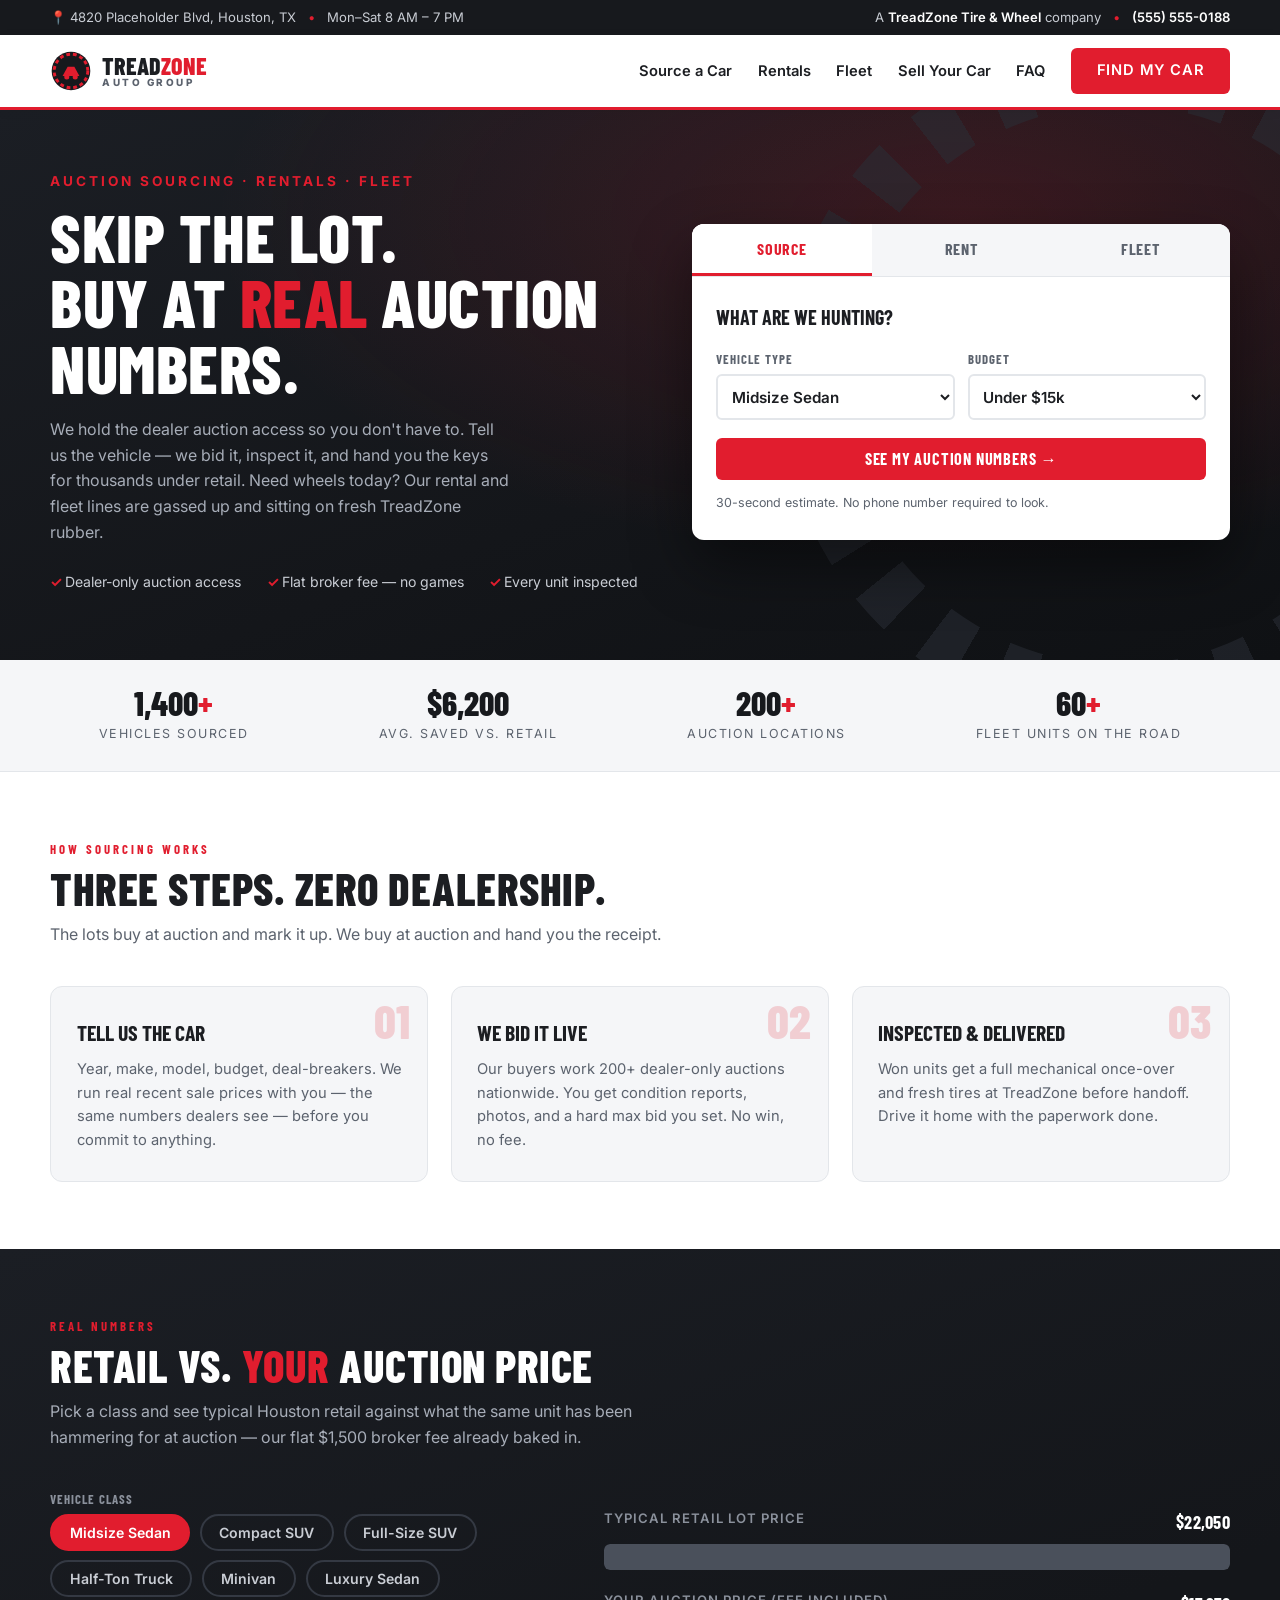
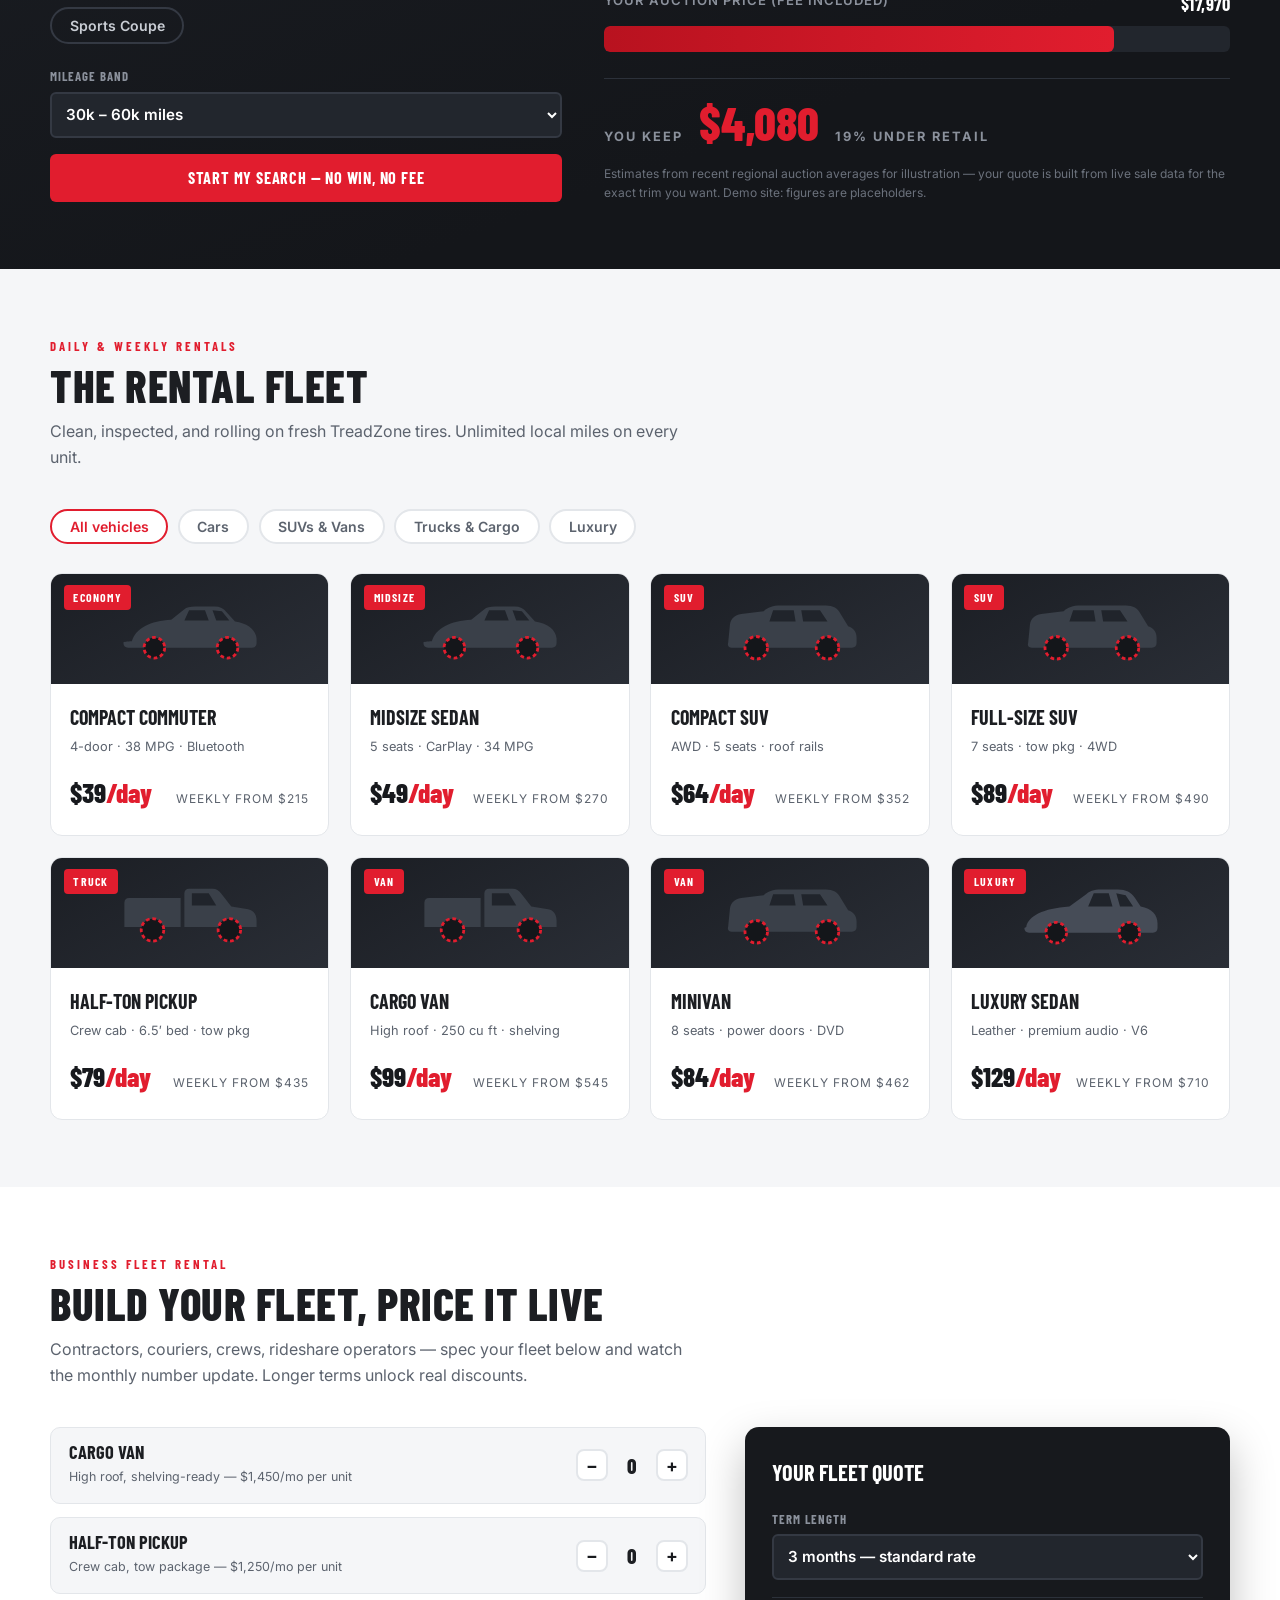
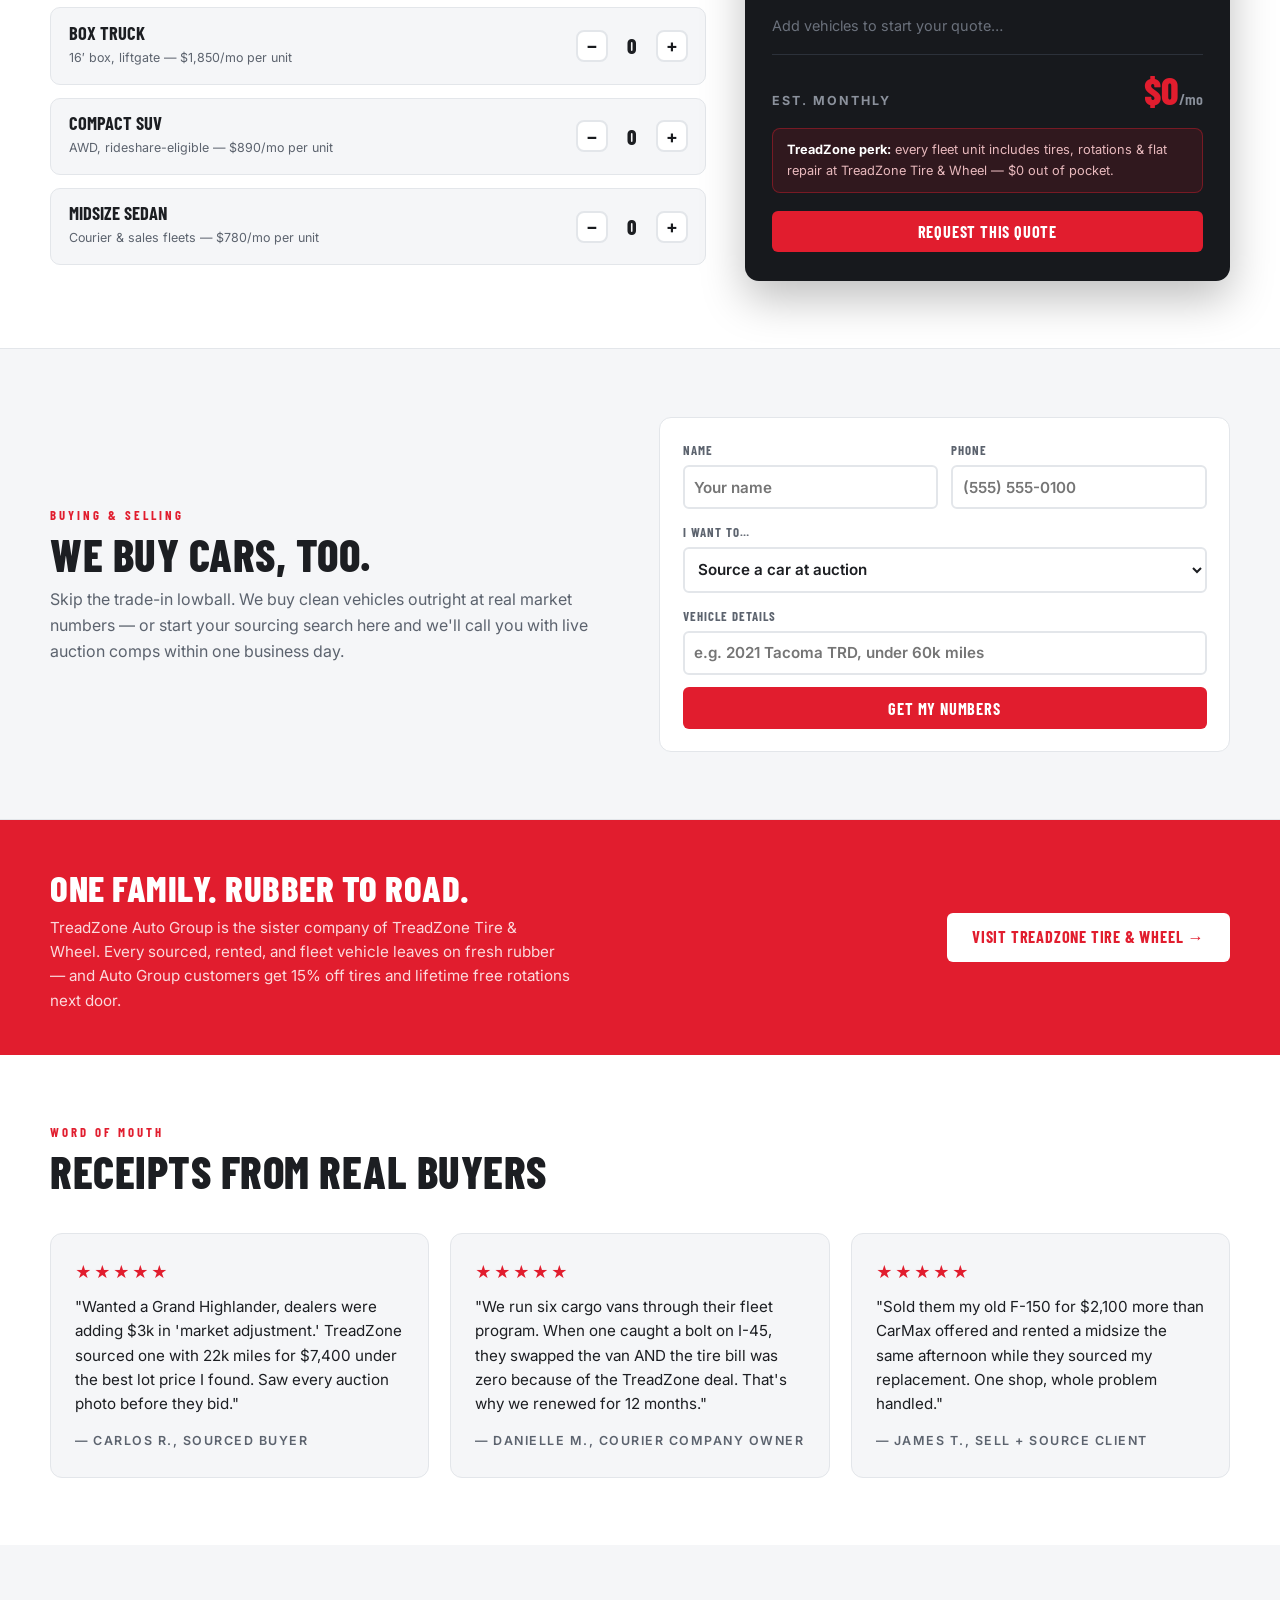
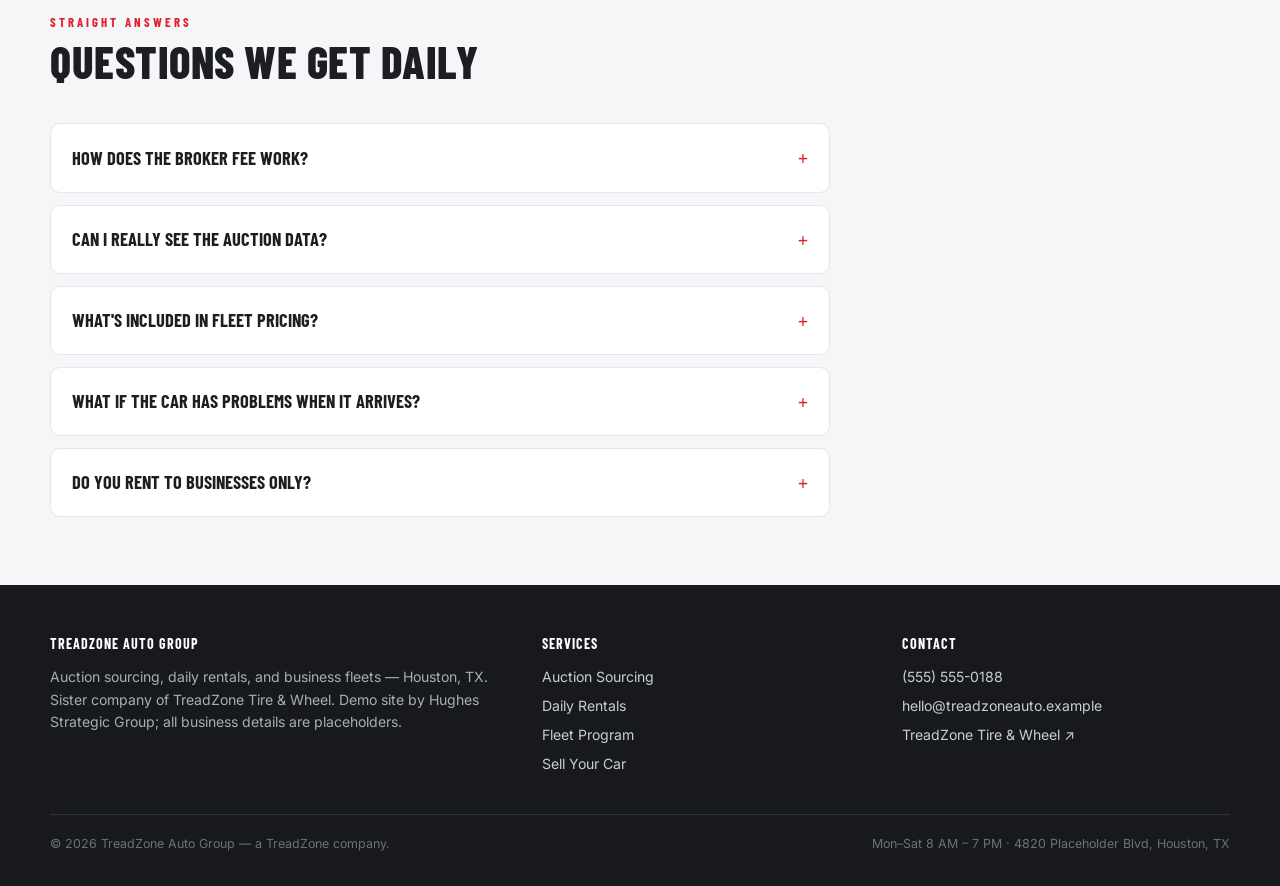
==== index.html @ f3c15c69 "TreadZone Auto Group concept site: auction sourcing estimator, rental fleet browser, live fleet quot" ====
<!DOCTYPE html>
<html lang="en">
<head>
<meta charset="UTF-8">
<meta name="viewport" content="width=device-width, initial-scale=1.0">
<title>TreadZone Auto Group — Auction Sourcing, Rentals & Fleet | Houston, TX</title>
<meta name="description" content="Skip the dealership. TreadZone Auto Group sources vehicles at dealer-only auctions, rents daily drivers, and builds business fleets. A TreadZone Tire & Wheel company.">
<link rel="preconnect" href="https://fonts.googleapis.com">
<link rel="preconnect" href="https://fonts.gstatic.com" crossorigin>
<link href="https://fonts.googleapis.com/css2?family=Barlow+Condensed:wght@600;700;800&family=Inter:wght@400;500;600;700&display=swap" rel="stylesheet">
<link rel="icon" href="data:image/svg+xml,<svg xmlns='http://www.w3.org/2000/svg' viewBox='0 0 100 100'><circle cx='50' cy='50' r='46' fill='%2317191D'/><circle cx='50' cy='50' r='40' fill='none' stroke='%23E11D2E' stroke-width='7' stroke-dasharray='9 7'/><path d='M30 62 L42 40 L58 40 L70 62 Z M36 62 a6 6 0 1 0 12 0 M52 62 a6 6 0 1 0 12 0' fill='%23E11D2E'/></svg>">
<style>
  :root {
    --red: #E11D2E;
    --red-dark: #B8121F;
    --dark: #17191D;
    --steel: #23262C;
    --line: #E3E6EA;
    --text: #1C1E22;
    --muted: #5C636E;
    --bg: #F5F6F8;
    --white: #fff;
  }
  * { margin: 0; padding: 0; box-sizing: border-box; }
  html { scroll-behavior: smooth; }
  body { font-family: 'Inter', sans-serif; color: var(--text); background: var(--white); line-height: 1.6; }
  h1, h2, h3, .btn, .tab, label { font-family: 'Barlow Condensed', sans-serif; }
  h1, h2 { text-transform: uppercase; letter-spacing: .5px; }
  .wrap { width: min(1180px, 93%); margin: 0 auto; }
  img, svg { max-width: 100%; }

  /* ---------- UTILITY BAR ---------- */
  .util { background: var(--dark); color: #C9CDD4; font-size: .82rem; }
  .util-inner { display: flex; justify-content: space-between; gap: 1rem; padding: .45rem 0; flex-wrap: wrap; }
  .util a { color: #fff; text-decoration: none; font-weight: 600; }
  .util .dot { color: var(--red); margin: 0 .5rem; }

  /* ---------- NAV ---------- */
  nav.top { background: var(--white); border-bottom: 3px solid var(--red); position: sticky; top: 0; z-index: 60; box-shadow: 0 2px 10px rgba(0,0,0,.06); }
  .nav-inner { display: flex; align-items: center; justify-content: space-between; padding: .8rem 0; gap: 1rem; }
  .brand { display: flex; align-items: center; gap: .65rem; text-decoration: none; color: var(--text); }
  .brand svg { width: 42px; height: 42px; }
  .brand b { font-family: 'Barlow Condensed', sans-serif; font-size: 1.5rem; font-weight: 800; text-transform: uppercase; line-height: 1; }
  .brand b span { color: var(--red); }
  .brand small { display: block; font-size: .62rem; letter-spacing: 2.5px; color: var(--muted); text-transform: uppercase; font-family: 'Inter', sans-serif; }
  .nav-links { display: flex; gap: 1.6rem; list-style: none; align-items: center; }
  .nav-links a { text-decoration: none; color: var(--text); font-weight: 600; font-size: .92rem; font-family: 'Inter', sans-serif; }
  .nav-links a:hover { color: var(--red); }
  @media (max-width: 900px) { .nav-links li:not(:last-child) { display: none; } }
  .btn {
    display: inline-block; text-decoration: none; text-transform: uppercase; letter-spacing: .8px;
    font-weight: 700; font-size: 1.02rem; padding: .7rem 1.6rem; border-radius: 6px;
    border: 0; cursor: pointer; transition: background .15s ease, transform .15s ease;
  }
  .btn.red { background: var(--red); color: #fff; }
  .btn.red:hover { background: var(--red-dark); transform: translateY(-1px); }
  .btn.outline { border: 2px solid var(--dark); color: var(--dark); background: transparent; }
  .btn.outline:hover { border-color: var(--red); color: var(--red); }
  .btn.ghost-w { border: 2px solid rgba(255,255,255,.4); color: #fff; background: transparent; }
  .btn.ghost-w:hover { border-color: var(--red); color: #fff; }

  /* ---------- HERO ---------- */
  .hero {
    background:
      radial-gradient(ellipse at 75% 20%, rgba(225, 29, 46, .18), transparent 55%),
      linear-gradient(160deg, #1B1E24 0%, #14161A 60%, #0F1114 100%);
    color: #fff; padding: 3.8rem 0 4.2rem; position: relative; overflow: hidden;
  }
  .hero::before {
    content: ''; position: absolute; right: -180px; top: 50%; transform: translateY(-50%);
    width: 560px; height: 560px; border-radius: 50%;
    border: 60px solid transparent;
    background: repeating-conic-gradient(#2A2E36 0deg 7deg, transparent 7deg 14deg) border-box;
    -webkit-mask: linear-gradient(#fff 0 0) padding-box, linear-gradient(#fff 0 0);
    -webkit-mask-composite: xor; mask-composite: exclude;
    opacity: .55; pointer-events: none;
  }
  .hero-grid { display: grid; grid-template-columns: 1.05fr .95fr; gap: 3rem; align-items: center; position: relative; }
  @media (max-width: 900px) { .hero-grid { grid-template-columns: 1fr; } }
  .hero .kicker { color: var(--red); font-weight: 700; letter-spacing: 3px; text-transform: uppercase; font-size: .85rem; }
  .hero h1 { font-size: clamp(2.5rem, 5.5vw, 4.2rem); font-weight: 800; line-height: .98; margin: .7rem 0 1rem; }
  .hero h1 em { font-style: normal; color: var(--red); }
  .hero p { color: #A7ADB8; max-width: 46ch; }
  .hero-perks { display: flex; gap: 1.6rem; margin-top: 1.6rem; flex-wrap: wrap; font-size: .88rem; color: #C9CDD4; }
  .hero-perks span::before { content: '✓ '; color: var(--red); font-weight: 700; }

  /* hero card */
  .finder { background: #fff; color: var(--text); border-radius: 12px; overflow: hidden; box-shadow: 0 25px 60px rgba(0,0,0,.45); }
  .tabs { display: flex; background: var(--bg); border-bottom: 1px solid var(--line); }
  .tab {
    flex: 1; padding: .95rem .5rem; text-align: center; font-weight: 700; text-transform: uppercase;
    letter-spacing: .8px; font-size: 1rem; color: var(--muted); cursor: pointer; border: 0; background: transparent;
    border-bottom: 3px solid transparent;
  }
  .tab.active { color: var(--red); border-bottom-color: var(--red); background: #fff; }
  .panel { display: none; padding: 1.5rem 1.5rem 1.7rem; }
  .panel.active { display: block; }
  .panel h3 { font-size: 1.25rem; text-transform: uppercase; margin-bottom: 1rem; }
  .selects { display: grid; grid-template-columns: repeat(2, 1fr); gap: .8rem; margin-bottom: 1.1rem; }
  label { display: block; font-weight: 700; text-transform: uppercase; font-size: .8rem; letter-spacing: 1px; color: var(--muted); margin-bottom: .3rem; }
  select, input[type=text], input[type=tel] {
    width: 100%; padding: .65rem .6rem; border: 2px solid var(--line); border-radius: 6px;
    font-family: 'Inter', sans-serif; font-size: .95rem; font-weight: 600; color: var(--text); background: #fff;
  }
  select:focus, input:focus { outline: none; border-color: var(--red); }
  .finder .btn { width: 100%; }
  .finder .hint { font-size: .78rem; color: var(--muted); margin-top: .8rem; }

  /* ---------- STATS STRIP ---------- */
  .stats { background: var(--bg); border-bottom: 1px solid var(--line); padding: 1.6rem 0; }
  .stat-row { display: flex; gap: 2rem; justify-content: space-around; flex-wrap: wrap; text-align: center; }
  .stat b { font-family: 'Barlow Condensed', sans-serif; font-size: 2.1rem; font-weight: 800; color: var(--dark); display: block; line-height: 1; }
  .stat b i { font-style: normal; color: var(--red); }
  .stat span { font-size: .78rem; text-transform: uppercase; letter-spacing: 1.5px; color: var(--muted); }

  /* ---------- SECTIONS ---------- */
  section { padding: 4.2rem 0; }
  .sec-head { max-width: 640px; margin-bottom: 2.4rem; }
  .sec-head .kicker { color: var(--red); font-weight: 700; letter-spacing: 3px; text-transform: uppercase; font-size: .8rem; font-family: 'Barlow Condensed', sans-serif; }
  h2 { font-size: clamp(1.9rem, 4vw, 2.8rem); font-weight: 800; line-height: 1.05; margin: .35rem 0 .6rem; }
  .sec-head p { color: var(--muted); }

  /* how it works */
  .steps { display: grid; grid-template-columns: repeat(3, 1fr); gap: 1.4rem; }
  @media (max-width: 820px) { .steps { grid-template-columns: 1fr; } }
  .step { background: var(--bg); border: 1px solid var(--line); border-radius: 12px; padding: 1.8rem 1.6rem; position: relative; }
  .step b.num {
    font-family: 'Barlow Condensed', sans-serif; font-size: 3rem; font-weight: 800; color: var(--red);
    opacity: .18; position: absolute; top: .6rem; right: 1.1rem; line-height: 1;
  }
  .step h3 { font-size: 1.35rem; text-transform: uppercase; margin-bottom: .5rem; }
  .step p { font-size: .92rem; color: var(--muted); }

  /* ---------- ESTIMATOR ---------- */
  #estimator { background: linear-gradient(160deg, #1B1E24 0%, #14161A 70%); color: #fff; }
  #estimator .sec-head p { color: #A7ADB8; }
  .est-grid { display: grid; grid-template-columns: .9fr 1.1fr; gap: 2.6rem; align-items: start; }
  @media (max-width: 880px) { .est-grid { grid-template-columns: 1fr; } }
  .est-chips { display: flex; flex-wrap: wrap; gap: .6rem; margin-bottom: 1.4rem; }
  .chip {
    border: 2px solid #343943; background: transparent; color: #C9CDD4; border-radius: 999px;
    padding: .5rem 1.1rem; font-weight: 600; font-size: .88rem; cursor: pointer; font-family: 'Inter', sans-serif;
    transition: all .15s;
  }
  .chip:hover { border-color: var(--red); }
  .chip.active { border-color: var(--red); background: var(--red); color: #fff; }
  .est-panel label { color: #8B919C; }
  .est-panel select { background: #22262D; border-color: #343943; color: #fff; margin-bottom: 1rem; }
  .bars { display: grid; gap: 1.3rem; margin: 1.2rem 0 1.6rem; }
  .bar-row .bar-label { display: flex; justify-content: space-between; font-size: .82rem; letter-spacing: 1px; text-transform: uppercase; color: #8B919C; margin-bottom: .4rem; font-weight: 600; }
  .bar-row .bar-label b { color: #fff; font-family: 'Barlow Condensed', sans-serif; font-size: 1.15rem; letter-spacing: .5px; }
  .bar-track { height: 26px; background: #22262D; border-radius: 6px; overflow: hidden; }
  .bar-fill { height: 100%; width: 0; border-radius: 6px; transition: width 1s cubic-bezier(.2,.7,.2,1); }
  .bar-fill.retail { background: #4A505B; }
  .bar-fill.ours { background: linear-gradient(90deg, var(--red-dark), var(--red)); }
  .save-line { display: flex; align-items: baseline; gap: 1rem; flex-wrap: wrap; border-top: 1px solid #2C313A; padding-top: 1.2rem; }
  .save-line .lbl { font-size: .8rem; letter-spacing: 2px; text-transform: uppercase; color: #8B919C; font-weight: 700; }
  .save-line b { font-family: 'Barlow Condensed', sans-serif; font-size: 3rem; font-weight: 800; color: var(--red); line-height: 1; }
  .est-fine { font-size: .75rem; color: #6B717C; margin-top: 1rem; }

  /* ---------- RENTAL FLEET ---------- */
  #rentals { background: var(--bg); }
  .filter-row { display: flex; flex-wrap: wrap; gap: .6rem; margin-bottom: 1.8rem; }
  .fchip {
    border: 2px solid var(--line); background: #fff; border-radius: 999px; padding: .45rem 1.1rem;
    font-weight: 600; font-size: .88rem; cursor: pointer; font-family: 'Inter', sans-serif; color: var(--muted);
  }
  .fchip.active { border-color: var(--red); color: var(--red); }
  .fleet-grid { display: grid; grid-template-columns: repeat(auto-fill, minmax(250px, 1fr)); gap: 1.3rem; }
  .car {
    background: #fff; border: 1px solid var(--line); border-radius: 12px; overflow: hidden;
    transition: transform .2s, box-shadow .2s;
  }
  .car:hover { transform: translateY(-4px); box-shadow: 0 14px 34px rgba(0,0,0,.1); }
  .car-top {
    height: 110px; display: grid; place-items: center; position: relative;
    background: linear-gradient(150deg, #1B1E24, #2A2E36);
  }
  .car-top svg { width: 150px; height: 66px; }
  .car-top .cls {
    position: absolute; top: .7rem; left: .8rem; background: var(--red); color: #fff;
    font-family: 'Barlow Condensed', sans-serif; font-weight: 700; text-transform: uppercase;
    font-size: .74rem; letter-spacing: 1.2px; padding: .18rem .6rem; border-radius: 4px;
  }
  .car-body { padding: 1.1rem 1.2rem 1.3rem; }
  .car-body h3 { font-size: 1.25rem; text-transform: uppercase; }
  .car-body .specs { font-size: .8rem; color: var(--muted); margin: .25rem 0 .8rem; }
  .car-body .rate { display: flex; align-items: baseline; justify-content: space-between; }
  .car-body .rate b { font-family: 'Barlow Condensed', sans-serif; font-size: 1.7rem; font-weight: 800; color: var(--dark); }
  .car-body .rate b i { font-style: normal; color: var(--red); }
  .car-body .rate span { font-size: .75rem; color: var(--muted); text-transform: uppercase; letter-spacing: 1px; }

  /* ---------- FLEET BUILDER ---------- */
  .fb-grid { display: grid; grid-template-columns: 1.15fr .85fr; gap: 2.4rem; align-items: start; }
  @media (max-width: 880px) { .fb-grid { grid-template-columns: 1fr; } }
  .fb-rows { display: grid; gap: .8rem; }
  .fb-row {
    display: flex; align-items: center; justify-content: space-between; gap: 1rem;
    background: var(--bg); border: 1px solid var(--line); border-radius: 10px; padding: .9rem 1.1rem;
  }
  .fb-row .info b { font-family: 'Barlow Condensed', sans-serif; font-size: 1.15rem; text-transform: uppercase; display: block; line-height: 1.15; }
  .fb-row .info span { font-size: .78rem; color: var(--muted); }
  .stepper { display: flex; align-items: center; gap: .7rem; }
  .stepper button {
    width: 32px; height: 32px; border-radius: 8px; border: 2px solid var(--line); background: #fff;
    font-size: 1.1rem; font-weight: 700; cursor: pointer; color: var(--dark); line-height: 1;
    font-family: 'Inter', sans-serif;
  }
  .stepper button:hover { border-color: var(--red); color: var(--red); }
  .stepper .qty { font-family: 'Barlow Condensed', sans-serif; font-weight: 800; font-size: 1.3rem; min-width: 1.6rem; text-align: center; }
  .fb-summary {
    background: var(--dark); color: #fff; border-radius: 14px; padding: 1.8rem 1.7rem;
    position: sticky; top: 90px; box-shadow: 0 18px 44px rgba(0,0,0,.25);
  }
  .fb-summary h3 { font-size: 1.4rem; text-transform: uppercase; margin-bottom: 1.1rem; }
  .fb-summary label { color: #8B919C; }
  .fb-summary select { background: #22262D; border-color: #343943; color: #fff; margin-bottom: 1.1rem; }
  .fb-lines { display: grid; gap: .45rem; font-size: .9rem; color: #C9CDD4; border-top: 1px solid #2C313A; padding-top: 1rem; min-height: 2.2rem; }
  .fb-lines div { display: flex; justify-content: space-between; }
  .fb-lines .disc { color: #7ED09A; }
  .fb-total { display: flex; justify-content: space-between; align-items: baseline; border-top: 1px solid #2C313A; margin-top: 1rem; padding-top: 1rem; }
  .fb-total span { font-size: .78rem; letter-spacing: 2px; text-transform: uppercase; color: #8B919C; font-weight: 700; }
  .fb-total b { font-family: 'Barlow Condensed', sans-serif; font-size: 2.4rem; font-weight: 800; color: var(--red); line-height: 1; }
  .fb-total b small { font-size: 1rem; color: #8B919C; font-weight: 600; }
  .fb-perk { background: rgba(225,29,46,.12); border: 1px solid rgba(225,29,46,.4); border-radius: 8px; font-size: .8rem; color: #E8B9BD; padding: .7rem .9rem; margin-top: 1.1rem; }
  .fb-perk b { color: #fff; }
  .fb-summary .btn { width: 100%; margin-top: 1.1rem; }

  /* ---------- SELL STRIP ---------- */
  .sell { background: var(--bg); border-top: 1px solid var(--line); border-bottom: 1px solid var(--line); }
  .sell-grid { display: grid; grid-template-columns: 1fr 1fr; gap: 2.4rem; align-items: center; }
  @media (max-width: 820px) { .sell-grid { grid-template-columns: 1fr; } }
  .sell form { display: grid; grid-template-columns: 1fr 1fr; gap: .8rem; background: #fff; border: 1px solid var(--line); border-radius: 12px; padding: 1.4rem; }
  .sell form .full { grid-column: 1 / -1; }

  /* ---------- TIE-IN BANNER ---------- */
  .tiein { background: var(--red); color: #fff; padding: 2.6rem 0; }
  .tiein-grid { display: flex; align-items: center; justify-content: space-between; gap: 2rem; flex-wrap: wrap; }
  .tiein h2 { font-size: clamp(1.6rem, 3.4vw, 2.3rem); }
  .tiein p { color: #FBD9DC; max-width: 52ch; font-size: .95rem; }
  .tiein .btn { background: #fff; color: var(--red); }
  .tiein .btn:hover { background: var(--dark); color: #fff; }

  /* ---------- TESTIMONIALS ---------- */
  .quotes { display: grid; grid-template-columns: repeat(auto-fit, minmax(280px, 1fr)); gap: 1.3rem; }
  .quote { background: var(--bg); border: 1px solid var(--line); border-radius: 12px; padding: 1.6rem 1.5rem; }
  .quote .stars { color: var(--red); letter-spacing: 2px; margin-bottom: .6rem; }
  .quote p { font-size: .95rem; }
  .quote .who { margin-top: .9rem; font-size: .78rem; text-transform: uppercase; letter-spacing: 1.5px; color: var(--muted); font-weight: 600; }

  /* ---------- FAQ ---------- */
  #faq { background: var(--bg); }
  .faq-list { max-width: 780px; display: grid; gap: .7rem; }
  details { background: #fff; border: 1px solid var(--line); border-radius: 10px; padding: 1rem 1.3rem; }
  details[open] { border-color: var(--red); }
  summary { font-family: 'Barlow Condensed', sans-serif; font-weight: 700; font-size: 1.15rem; text-transform: uppercase; cursor: pointer; list-style: none; display: flex; justify-content: space-between; align-items: center; }
  summary::after { content: '+'; color: var(--red); font-size: 1.4rem; font-weight: 400; }
  details[open] summary::after { content: '–'; }
  details p { color: var(--muted); font-size: .92rem; padding-top: .6rem; }

  /* ---------- FOOTER ---------- */
  footer { background: var(--dark); color: #A7ADB8; padding: 3rem 0 2rem; font-size: .88rem; }
  .foot-grid { display: grid; grid-template-columns: 1.4fr 1fr 1fr; gap: 2rem; margin-bottom: 2rem; }
  @media (max-width: 820px) { .foot-grid { grid-template-columns: 1fr; } }
  footer h4 { color: #fff; font-family: 'Barlow Condensed', sans-serif; text-transform: uppercase; letter-spacing: 1px; margin-bottom: .7rem; }
  footer a { color: #C9CDD4; text-decoration: none; display: block; margin-bottom: .4rem; }
  footer a:hover { color: var(--red); }
  .foot-fine { border-top: 1px solid #2C313A; padding-top: 1.2rem; font-size: .78rem; color: #6B717C; display: flex; justify-content: space-between; gap: 1rem; flex-wrap: wrap; }
</style>
</head>
<body>

<div class="util">
  <div class="wrap util-inner">
    <div>📍 4820 Placeholder Blvd, Houston, TX <span class="dot">•</span> Mon–Sat 8 AM – 7 PM</div>
    <div>A <a href="https://jhughes281.github.io/treadzone-tires/" target="_blank" rel="noopener">TreadZone Tire &amp; Wheel</a> company <span class="dot">•</span> <a href="tel:+15555550188">(555) 555-0188</a></div>
  </div>
</div>

<nav class="top">
  <div class="wrap nav-inner">
    <a class="brand" href="#top">
      <svg viewBox="0 0 100 100" aria-hidden="true"><circle cx="50" cy="50" r="46" fill="#17191D"/><circle cx="50" cy="50" r="40" fill="none" stroke="#E11D2E" stroke-width="7" stroke-dasharray="9 7"/><path d="M30 62 L42 40 L58 40 L70 62 Z" fill="#E11D2E"/><circle cx="40" cy="64" r="6" fill="#E11D2E"/><circle cx="60" cy="64" r="6" fill="#E11D2E"/></svg>
      <b>Tread<span>Zone</span><small>Auto Group</small></b>
    </a>
    <ul class="nav-links">
      <li><a href="#estimator">Source a Car</a></li>
      <li><a href="#rentals">Rentals</a></li>
      <li><a href="#fleet">Fleet</a></li>
      <li><a href="#sell">Sell Your Car</a></li>
      <li><a href="#faq">FAQ</a></li>
      <li><a class="btn red" href="#estimator">Find My Car</a></li>
    </ul>
  </div>
</nav>

<!-- ============ HERO ============ -->
<header class="hero" id="top">
  <div class="wrap hero-grid">
    <div>
      <div class="kicker">Auction Sourcing · Rentals · Fleet</div>
      <h1>Skip the lot.<br>Buy at <em>real</em> auction numbers.</h1>
      <p>We hold the dealer auction access so you don't have to. Tell us the vehicle — we bid it,
         inspect it, and hand you the keys for thousands under retail. Need wheels today?
         Our rental and fleet lines are gassed up and sitting on fresh TreadZone rubber.</p>
      <div class="hero-perks">
        <span>Dealer-only auction access</span>
        <span>Flat broker fee — no games</span>
        <span>Every unit inspected</span>
      </div>
    </div>

    <div class="finder" id="finder">
      <div class="tabs" role="tablist">
        <button class="tab active" data-tab="source">Source</button>
        <button class="tab" data-tab="rent">Rent</button>
        <button class="tab" data-tab="fleet">Fleet</button>
      </div>
      <div class="panel active" id="panel-source">
        <h3>What are we hunting?</h3>
        <div class="selects">
          <div><label>Vehicle type</label>
            <select id="srcType">
              <option>Midsize Sedan</option><option>Compact SUV</option><option>Full-Size SUV</option>
              <option>Half-Ton Truck</option><option>Minivan</option><option>Luxury Sedan</option><option>Sports Coupe</option>
            </select></div>
          <div><label>Budget</label>
            <select><option>Under $15k</option><option>$15k – $25k</option><option>$25k – $40k</option><option>$40k+</option></select></div>
        </div>
        <button class="btn red" id="srcGo">See My Auction Numbers →</button>
        <p class="hint">30-second estimate. No phone number required to look.</p>
      </div>
      <div class="panel" id="panel-rent">
        <h3>Need it this week?</h3>
        <div class="selects">
          <div><label>Class</label>
            <select><option>Any class</option><option>Economy</option><option>SUV</option><option>Truck / Van</option><option>Luxury</option></select></div>
          <div><label>Pickup</label>
            <select><option>Today</option><option>Tomorrow</option><option>This weekend</option></select></div>
        </div>
        <a class="btn red" href="#rentals">Browse the Fleet →</a>
        <p class="hint">Unlimited local miles. Free swap if a unit goes down.</p>
      </div>
      <div class="panel" id="panel-fleet">
        <h3>Build a business fleet</h3>
        <div class="selects">
          <div><label>Fleet size</label>
            <select><option>2 – 5 vehicles</option><option>6 – 15 vehicles</option><option>16+ vehicles</option></select></div>
          <div><label>Term</label>
            <select><option>3 months</option><option>6 months</option><option>12 months</option></select></div>
        </div>
        <a class="btn red" href="#fleet">Price My Fleet →</a>
        <p class="hint">Includes TreadZone tire care on every unit.</p>
      </div>
    </div>
  </div>
</header>

<!-- ============ STATS ============ -->
<div class="stats">
  <div class="wrap stat-row">
    <div class="stat"><b>1,400<i>+</i></b><span>Vehicles sourced</span></div>
    <div class="stat"><b>$6,200</b><span>Avg. saved vs. retail</span></div>
    <div class="stat"><b>200<i>+</i></b><span>Auction locations</span></div>
    <div class="stat"><b>60<i>+</i></b><span>Fleet units on the road</span></div>
  </div>
</div>

<!-- ============ HOW IT WORKS ============ -->
<section id="how">
  <div class="wrap">
    <div class="sec-head">
      <div class="kicker">How Sourcing Works</div>
      <h2>Three steps. Zero dealership.</h2>
      <p>The lots buy at auction and mark it up. We buy at auction and hand you the receipt.</p>
    </div>
    <div class="steps">
      <div class="step"><b class="num">01</b><h3>Tell us the car</h3>
        <p>Year, make, model, budget, deal-breakers. We run real recent sale prices with you — the same numbers dealers see — before you commit to anything.</p></div>
      <div class="step"><b class="num">02</b><h3>We bid it live</h3>
        <p>Our buyers work 200+ dealer-only auctions nationwide. You get condition reports, photos, and a hard max bid you set. No win, no fee.</p></div>
      <div class="step"><b class="num">03</b><h3>Inspected &amp; delivered</h3>
        <p>Won units get a full mechanical once-over and fresh tires at TreadZone before handoff. Drive it home with the paperwork done.</p></div>
    </div>
  </div>
</section>

<!-- ============ ESTIMATOR ============ -->
<section id="estimator">
  <div class="wrap">
    <div class="sec-head">
      <div class="kicker">Real Numbers</div>
      <h2>Retail vs. <em style="font-style:normal;color:var(--red)">your</em> auction price</h2>
      <p>Pick a class and see typical Houston retail against what the same unit has been hammering for at auction — our flat $1,500 broker fee already baked in.</p>
    </div>
    <div class="est-grid">
      <div class="est-panel">
        <label>Vehicle class</label>
        <div class="est-chips" id="estChips"></div>
        <label for="estMiles">Mileage band</label>
        <select id="estMiles">
          <option value="1">Under 30k miles</option>
          <option value="0.9" selected>30k – 60k miles</option>
          <option value="0.78">60k – 90k miles</option>
          <option value="0.66">90k+ miles</option>
        </select>
        <a class="btn red" href="#sell" style="width:100%; text-align:center;">Start My Search — No Win, No Fee</a>
      </div>
      <div>
        <div class="bars">
          <div class="bar-row">
            <div class="bar-label"><span>Typical retail lot price</span><b id="retailNum">$0</b></div>
            <div class="bar-track"><div class="bar-fill retail" id="retailBar"></div></div>
          </div>
          <div class="bar-row">
            <div class="bar-label"><span>Your auction price (fee included)</span><b id="oursNum">$0</b></div>
            <div class="bar-track"><div class="bar-fill ours" id="oursBar"></div></div>
          </div>
        </div>
        <div class="save-line">
          <span class="lbl">You keep</span>
          <b id="saveNum">$0</b>
          <span class="lbl" id="savePct"></span>
        </div>
        <p class="est-fine">Estimates from recent regional auction averages for illustration — your quote is built from live sale data for the exact trim you want. Demo site: figures are placeholders.</p>
      </div>
    </div>
  </div>
</section>

<!-- ============ RENTALS ============ -->
<section id="rentals">
  <div class="wrap">
    <div class="sec-head">
      <div class="kicker">Daily &amp; Weekly Rentals</div>
      <h2>The rental fleet</h2>
      <p>Clean, inspected, and rolling on fresh TreadZone tires. Unlimited local miles on every unit.</p>
    </div>
    <div class="filter-row" id="fleetFilters"></div>
    <div class="fleet-grid" id="fleetGrid"></div>
  </div>
</section>

<!-- ============ FLEET BUILDER ============ -->
<section id="fleet">
  <div class="wrap">
    <div class="sec-head">
      <div class="kicker">Business Fleet Rental</div>
      <h2>Build your fleet, price it live</h2>
      <p>Contractors, couriers, crews, rideshare operators — spec your fleet below and watch the monthly number update. Longer terms unlock real discounts.</p>
    </div>
    <div class="fb-grid">
      <div class="fb-rows" id="fbRows"></div>
      <aside class="fb-summary">
        <h3>Your fleet quote</h3>
        <label for="fbTerm">Term length</label>
        <select id="fbTerm">
          <option value="0">3 months — standard rate</option>
          <option value="0.05">6 months — save 5%</option>
          <option value="0.12">12 months — save 12%</option>
        </select>
        <div class="fb-lines" id="fbLines"><div style="color:#6B717C">Add vehicles to start your quote…</div></div>
        <div class="fb-total"><span>Est. monthly</span><b id="fbTotal">$0<small>/mo</small></b></div>
        <div class="fb-perk"><b>TreadZone perk:</b> every fleet unit includes tires, rotations &amp; flat repair at TreadZone Tire &amp; Wheel — $0 out of pocket.</div>
        <button class="btn red" id="fbSend">Request This Quote</button>
        <p class="hint" id="fbConfirm" style="display:none; color:#7ED09A; margin-top:.8rem; font-family:'Inter',sans-serif; font-size:.85rem;"></p>
      </aside>
    </div>
  </div>
</section>

<!-- ============ SELL / SOURCE FORM ============ -->
<section class="sell" id="sell">
  <div class="wrap sell-grid">
    <div class="sec-head" style="margin-bottom:0">
      <div class="kicker">Buying &amp; Selling</div>
      <h2>We buy cars, too.</h2>
      <p>Skip the trade-in lowball. We buy clean vehicles outright at real market numbers — or start your sourcing search here and we'll call you with live auction comps within one business day.</p>
    </div>
    <form id="sellForm">
      <div><label>Name</label><input type="text" placeholder="Your name" required></div>
      <div><label>Phone</label><input type="tel" placeholder="(555) 555-0100" required></div>
      <div class="full"><label>I want to…</label>
        <select id="sellIntent"><option>Source a car at auction</option><option>Sell my car</option><option>Both — sell mine, source the next one</option></select></div>
      <div class="full"><label>Vehicle details</label><input type="text" placeholder="e.g. 2021 Tacoma TRD, under 60k miles"></div>
      <div class="full"><button class="btn red" type="submit" style="width:100%">Get My Numbers</button></div>
      <p class="hint full" id="sellConfirm" style="display:none; color:#1F8A4C;"></p>
    </form>
  </div>
</section>

<!-- ============ TIE-IN ============ -->
<section class="tiein">
  <div class="wrap tiein-grid">
    <div>
      <h2>One family. Rubber to road.</h2>
      <p>TreadZone Auto Group is the sister company of TreadZone Tire &amp; Wheel. Every sourced, rented,
         and fleet vehicle leaves on fresh rubber — and Auto Group customers get 15% off tires and
         lifetime free rotations next door.</p>
    </div>
    <a class="btn" href="https://jhughes281.github.io/treadzone-tires/" target="_blank" rel="noopener">Visit TreadZone Tire &amp; Wheel →</a>
  </div>
</section>

<!-- ============ TESTIMONIALS ============ -->
<section>
  <div class="wrap">
    <div class="sec-head">
      <div class="kicker">Word of Mouth</div>
      <h2>Receipts from real buyers</h2>
    </div>
    <div class="quotes">
      <div class="quote"><div class="stars">★★★★★</div>
        <p>"Wanted a Grand Highlander, dealers were adding $3k in 'market adjustment.' TreadZone sourced one with 22k miles for $7,400 under the best lot price I found. Saw every auction photo before they bid."</p>
        <div class="who">— Carlos R., sourced buyer</div></div>
      <div class="quote"><div class="stars">★★★★★</div>
        <p>"We run six cargo vans through their fleet program. When one caught a bolt on I-45, they swapped the van AND the tire bill was zero because of the TreadZone deal. That's why we renewed for 12 months."</p>
        <div class="who">— Danielle M., courier company owner</div></div>
      <div class="quote"><div class="stars">★★★★★</div>
        <p>"Sold them my old F-150 for $2,100 more than CarMax offered and rented a midsize the same afternoon while they sourced my replacement. One shop, whole problem handled."</p>
        <div class="who">— James T., sell + source client</div></div>
    </div>
  </div>
</section>

<!-- ============ FAQ ============ -->
<section id="faq">
  <div class="wrap">
    <div class="sec-head">
      <div class="kicker">Straight Answers</div>
      <h2>Questions we get daily</h2>
    </div>
    <div class="faq-list">
      <details><summary>How does the broker fee work?</summary>
        <p>Flat $1,500 on sourced vehicles, only when we win your car within your max bid. No win, no fee. The estimator above already includes it — the number you see is the number you pay, plus tax, title, and transport at cost.</p></details>
      <details><summary>Can I really see the auction data?</summary>
        <p>Yes. Before we bid, we sit down with recent sale prices for the exact year, trim, and mileage band — the same data dealers use. You set the max bid; we never exceed it.</p></details>
      <details><summary>What's included in fleet pricing?</summary>
        <p>Insurance-ready inspected vehicles, maintenance, roadside swap, and full tire care (tires, rotations, flat repair) through TreadZone Tire &amp; Wheel. You fuel it and drive it.</p></details>
      <details><summary>What if the car has problems when it arrives?</summary>
        <p>Every unit passes a mechanical inspection and a fresh-tire fitting before handoff. If something material was missed in the condition report, we make it right or run the arbitration process with the auction house on your behalf.</p></details>
      <details><summary>Do you rent to businesses only?</summary>
        <p>No — the daily rental fleet is open to anyone 21+ with a license and card. The fleet program (multi-vehicle, multi-month) is where the business pricing kicks in.</p></details>
    </div>
  </div>
</section>

<footer>
  <div class="wrap">
    <div class="foot-grid">
      <div>
        <h4>TreadZone Auto Group</h4>
        <p>Auction sourcing, daily rentals, and business fleets — Houston, TX.
           Sister company of TreadZone Tire &amp; Wheel. Demo site by Hughes Strategic Group;
           all business details are placeholders.</p>
      </div>
      <div>
        <h4>Services</h4>
        <a href="#estimator">Auction Sourcing</a>
        <a href="#rentals">Daily Rentals</a>
        <a href="#fleet">Fleet Program</a>
        <a href="#sell">Sell Your Car</a>
      </div>
      <div>
        <h4>Contact</h4>
        <a href="tel:+15555550188">(555) 555-0188</a>
        <a href="mailto:hello@treadzoneauto.example">hello@treadzoneauto.example</a>
        <a href="https://jhughes281.github.io/treadzone-tires/" target="_blank" rel="noopener">TreadZone Tire &amp; Wheel ↗</a>
      </div>
    </div>
    <div class="foot-fine">
      <span>© 2026 TreadZone Auto Group — a TreadZone company.</span>
      <span>Mon–Sat 8 AM – 7 PM · 4820 Placeholder Blvd, Houston, TX</span>
    </div>
  </div>
</footer>

<script>
/* ============ hero tabs ============ */
document.querySelectorAll('.tab').forEach(t => {
  t.addEventListener('click', () => {
    document.querySelectorAll('.tab').forEach(x => x.classList.remove('active'));
    document.querySelectorAll('.panel').forEach(x => x.classList.remove('active'));
    t.classList.add('active');
    document.getElementById('panel-' + t.dataset.tab).classList.add('active');
  });
});

/* ============ estimator ============ */
const CLASSES = [
  { name: 'Midsize Sedan',  retail: 24500, auction: 18300 },
  { name: 'Compact SUV',    retail: 28400, auction: 21700 },
  { name: 'Full-Size SUV',  retail: 47800, auction: 38900 },
  { name: 'Half-Ton Truck', retail: 42300, auction: 33600 },
  { name: 'Minivan',        retail: 31900, auction: 25100 },
  { name: 'Luxury Sedan',   retail: 51200, auction: 40400 },
  { name: 'Sports Coupe',   retail: 44700, auction: 36200 },
];
const FEE = 1500;
const fmt = n => '$' + Math.round(n).toLocaleString('en-US');

const chipsEl = document.getElementById('estChips');
chipsEl.innerHTML = CLASSES.map((c, i) =>
  `<button class="chip${i === 0 ? ' active' : ''}" data-i="${i}">${c.name}</button>`).join('');

let estIdx = 0;
let raf = null;

function animateNum(el, to) {
  const from = parseInt(el.dataset.v || '0', 10);
  const t0 = performance.now();
  function tick(t) {
    const p = Math.min((t - t0) / 900, 1);
    const eased = 1 - Math.pow(1 - p, 3);
    el.textContent = fmt(from + (to - from) * eased);
    if (p < 1) requestAnimationFrame(tick);
    else el.dataset.v = to;
  }
  requestAnimationFrame(tick);
}

function runEstimate() {
  const mult = parseFloat(document.getElementById('estMiles').value);
  const c = CLASSES[estIdx];
  const retail = c.retail * mult;
  const ours = c.auction * mult + FEE;
  const save = retail - ours;
  document.getElementById('retailBar').style.width = '100%';
  document.getElementById('oursBar').style.width = (ours / retail * 100) + '%';
  animateNum(document.getElementById('retailNum'), retail);
  animateNum(document.getElementById('oursNum'), ours);
  animateNum(document.getElementById('saveNum'), save);
  document.getElementById('savePct').textContent = Math.round(save / retail * 100) + '% under retail';
}

chipsEl.querySelectorAll('.chip').forEach(ch => {
  ch.addEventListener('click', () => {
    chipsEl.querySelectorAll('.chip').forEach(x => x.classList.remove('active'));
    ch.classList.add('active');
    estIdx = +ch.dataset.i;
    runEstimate();
  });
});
document.getElementById('estMiles').addEventListener('change', runEstimate);

/* hero "source" button prefills estimator */
document.getElementById('srcGo').addEventListener('click', () => {
  const type = document.getElementById('srcType').value;
  const i = CLASSES.findIndex(c => c.name === type);
  if (i >= 0) {
    estIdx = i;
    chipsEl.querySelectorAll('.chip').forEach((x, j) => x.classList.toggle('active', j === i));
    runEstimate();
  }
  document.getElementById('estimator').scrollIntoView({ behavior: 'smooth' });
});

/* run estimator when scrolled into view the first time */
new IntersectionObserver((entries, obs) => {
  if (entries[0].isIntersecting) { runEstimate(); obs.disconnect(); }
}, { threshold: .35 }).observe(document.getElementById('estimator'));

/* ============ rental fleet ============ */
const FLEET = [
  { name: 'Compact Commuter', cls: 'Economy', cat: 'car',   day: 39,  specs: '4-door · 38 MPG · Bluetooth' },
  { name: 'Midsize Sedan',    cls: 'Midsize', cat: 'car',   day: 49,  specs: '5 seats · CarPlay · 34 MPG' },
  { name: 'Compact SUV',      cls: 'SUV',     cat: 'suv',   day: 64,  specs: 'AWD · 5 seats · roof rails' },
  { name: 'Full-Size SUV',    cls: 'SUV',     cat: 'suv',   day: 89,  specs: '7 seats · tow pkg · 4WD' },
  { name: 'Half-Ton Pickup',  cls: 'Truck',   cat: 'truck', day: 79,  specs: 'Crew cab · 6.5′ bed · tow pkg' },
  { name: 'Cargo Van',        cls: 'Van',     cat: 'truck', day: 99,  specs: 'High roof · 250 cu ft · shelving' },
  { name: 'Minivan',          cls: 'Van',     cat: 'suv',   day: 84,  specs: '8 seats · power doors · DVD' },
  { name: 'Luxury Sedan',     cls: 'Luxury',  cat: 'lux',   day: 129, specs: 'Leather · premium audio · V6' },
];
const CAR_SVG = {
  car:   '<svg viewBox="0 0 160 70" fill="none"><path d="M18 48 C22 34 38 26 60 25 L74 14 C76 12 80 11 86 11 L106 11 C112 11 116 13 119 17 L128 27 C142 29 150 36 151 45 L151 50 C151 53 149 55 146 55 L14 55 C11 55 9 53 9 50 L9 49 C9 49 13 48 18 48 Z" fill="#3A4049"/><path d="M79 15 L74 26 L100 26 L96 15 Z M104 15 L108 26 L122 26 L114 16 Z" fill="#20242B"/><circle cx="42" cy="55" r="11" fill="#14161A" stroke="#E11D2E" stroke-width="3" stroke-dasharray="4 3"/><circle cx="120" cy="55" r="11" fill="#14161A" stroke="#E11D2E" stroke-width="3" stroke-dasharray="4 3"/></svg>',
  suv:   '<svg viewBox="0 0 160 70" fill="none"><path d="M14 50 L16 30 C17 24 21 20 28 19 L52 16 C56 12 62 10 70 10 L118 10 C126 10 131 13 134 19 L142 32 C148 34 151 38 151 44 L151 50 C151 53 149 55 146 55 L18 55 C15 55 13 53 14 50 Z" fill="#3A4049"/><path d="M62 15 L58 27 L86 27 L84 15 Z M92 15 L94 27 L120 27 L112 15 Z" fill="#20242B"/><circle cx="44" cy="55" r="12" fill="#14161A" stroke="#E11D2E" stroke-width="3" stroke-dasharray="4 3"/><circle cx="120" cy="55" r="12" fill="#14161A" stroke="#E11D2E" stroke-width="3" stroke-dasharray="4 3"/></svg>',
  truck: '<svg viewBox="0 0 160 70" fill="none"><path d="M10 50 L10 24 C10 21 12 19 15 19 L70 19 L70 50 Z" fill="#3A4049"/><path d="M74 50 L74 14 C74 11 76 9 79 9 L104 9 C108 9 111 11 113 14 L124 28 L142 31 C148 32 151 37 151 43 L151 50 Z" fill="#3A4049"/><path d="M82 14 L82 27 L108 27 L100 14 Z" fill="#20242B"/><circle cx="40" cy="53" r="12" fill="#14161A" stroke="#E11D2E" stroke-width="3" stroke-dasharray="4 3"/><circle cx="122" cy="53" r="12" fill="#14161A" stroke="#E11D2E" stroke-width="3" stroke-dasharray="4 3"/></svg>',
  lux:   '<svg viewBox="0 0 160 70" fill="none"><path d="M12 50 C14 38 30 30 58 28 L76 15 C79 12 84 10 92 10 L110 10 C118 10 124 13 128 19 L134 28 C146 30 152 37 152 46 L152 51 C152 54 150 56 147 56 L15 56 C12 56 10 54 10 51 Z" fill="#464C57"/><path d="M84 14 L78 28 L104 28 L100 14 Z M108 14 L112 28 L126 28 L118 16 Z" fill="#20242B"/><circle cx="44" cy="56" r="11" fill="#14161A" stroke="#E11D2E" stroke-width="3" stroke-dasharray="4 3"/><circle cx="122" cy="56" r="11" fill="#14161A" stroke="#E11D2E" stroke-width="3" stroke-dasharray="4 3"/></svg>',
};
const FILTERS = [
  { key: 'all',   label: 'All vehicles' },
  { key: 'car',   label: 'Cars' },
  { key: 'suv',   label: 'SUVs & Vans' },
  { key: 'truck', label: 'Trucks & Cargo' },
  { key: 'lux',   label: 'Luxury' },
];
const filterRow = document.getElementById('fleetFilters');
filterRow.innerHTML = FILTERS.map((f, i) =>
  `<button class="fchip${i === 0 ? ' active' : ''}" data-k="${f.key}">${f.label}</button>`).join('');

function renderFleet(key) {
  document.getElementById('fleetGrid').innerHTML = FLEET
    .filter(v => key === 'all' || v.cat === key)
    .map(v => `
      <div class="car">
        <div class="car-top"><span class="cls">${v.cls}</span>${CAR_SVG[v.cat]}</div>
        <div class="car-body">
          <h3>${v.name}</h3>
          <div class="specs">${v.specs}</div>
          <div class="rate"><b>$${v.day}<i>/day</i></b><span>weekly from $${Math.round(v.day * 5.5)}</span></div>
        </div>
      </div>`).join('');
}
renderFleet('all');
filterRow.querySelectorAll('.fchip').forEach(ch => {
  ch.addEventListener('click', () => {
    filterRow.querySelectorAll('.fchip').forEach(x => x.classList.remove('active'));
    ch.classList.add('active');
    renderFleet(ch.dataset.k);
  });
});

/* ============ fleet builder ============ */
const FB = [
  { name: 'Cargo Van',       mo: 1450, note: 'High roof, shelving-ready' },
  { name: 'Half-Ton Pickup', mo: 1250, note: 'Crew cab, tow package' },
  { name: 'Box Truck',       mo: 1850, note: '16′ box, liftgate' },
  { name: 'Compact SUV',     mo: 890,  note: 'AWD, rideshare-eligible' },
  { name: 'Midsize Sedan',   mo: 780,  note: 'Courier & sales fleets' },
];
const qty = FB.map(() => 0);
const fbRows = document.getElementById('fbRows');
fbRows.innerHTML = FB.map((v, i) => `
  <div class="fb-row">
    <div class="info"><b>${v.name}</b><span>${v.note} — ${fmt(v.mo)}/mo per unit</span></div>
    <div class="stepper">
      <button type="button" data-i="${i}" data-d="-1" aria-label="Remove one ${v.name}">−</button>
      <span class="qty" id="q${i}">0</span>
      <button type="button" data-i="${i}" data-d="1" aria-label="Add one ${v.name}">+</button>
    </div>
  </div>`).join('');

function renderQuote() {
  const disc = parseFloat(document.getElementById('fbTerm').value);
  const lines = [];
  let subtotal = 0;
  FB.forEach((v, i) => {
    if (qty[i] > 0) {
      const amt = v.mo * qty[i];
      subtotal += amt;
      lines.push(`<div><span>${qty[i]}× ${v.name}</span><span>${fmt(amt)}</span></div>`);
    }
  });
  const discAmt = subtotal * disc;
  if (discAmt > 0) lines.push(`<div class="disc"><span>Term discount</span><span>−${fmt(discAmt)}</span></div>`);
  document.getElementById('fbLines').innerHTML =
    lines.length ? lines.join('') : '<div style="color:#6B717C">Add vehicles to start your quote…</div>';
  document.getElementById('fbTotal').innerHTML = fmt(subtotal - discAmt) + '<small>/mo</small>';
}

fbRows.querySelectorAll('.stepper button').forEach(b => {
  b.addEventListener('click', () => {
    const i = +b.dataset.i;
    qty[i] = Math.min(20, Math.max(0, qty[i] + (+b.dataset.d)));
    document.getElementById('q' + i).textContent = qty[i];
    renderQuote();
  });
});
document.getElementById('fbTerm').addEventListener('change', renderQuote);

document.getElementById('fbSend').addEventListener('click', () => {
  const total = qty.reduce((a, b) => a + b, 0);
  const msg = document.getElementById('fbConfirm');
  msg.style.display = 'block';
  msg.textContent = total > 0
    ? `✓ Quote request sent for ${total} vehicle${total > 1 ? 's' : ''} — our fleet manager will call within one business day. (Demo site — no real request was sent.)`
    : 'Add at least one vehicle to request a quote.';
});

/* ============ sell/source form ============ */
document.getElementById('sellForm').addEventListener('submit', e => {
  e.preventDefault();
  const intent = document.getElementById('sellIntent').value;
  const msg = document.getElementById('sellConfirm');
  msg.style.display = 'block';
  msg.textContent = `✓ Got it — "${intent}." We'll call you with real numbers within one business day. (Demo site — no real request was sent.)`;
});
</script>
</body>
</html>
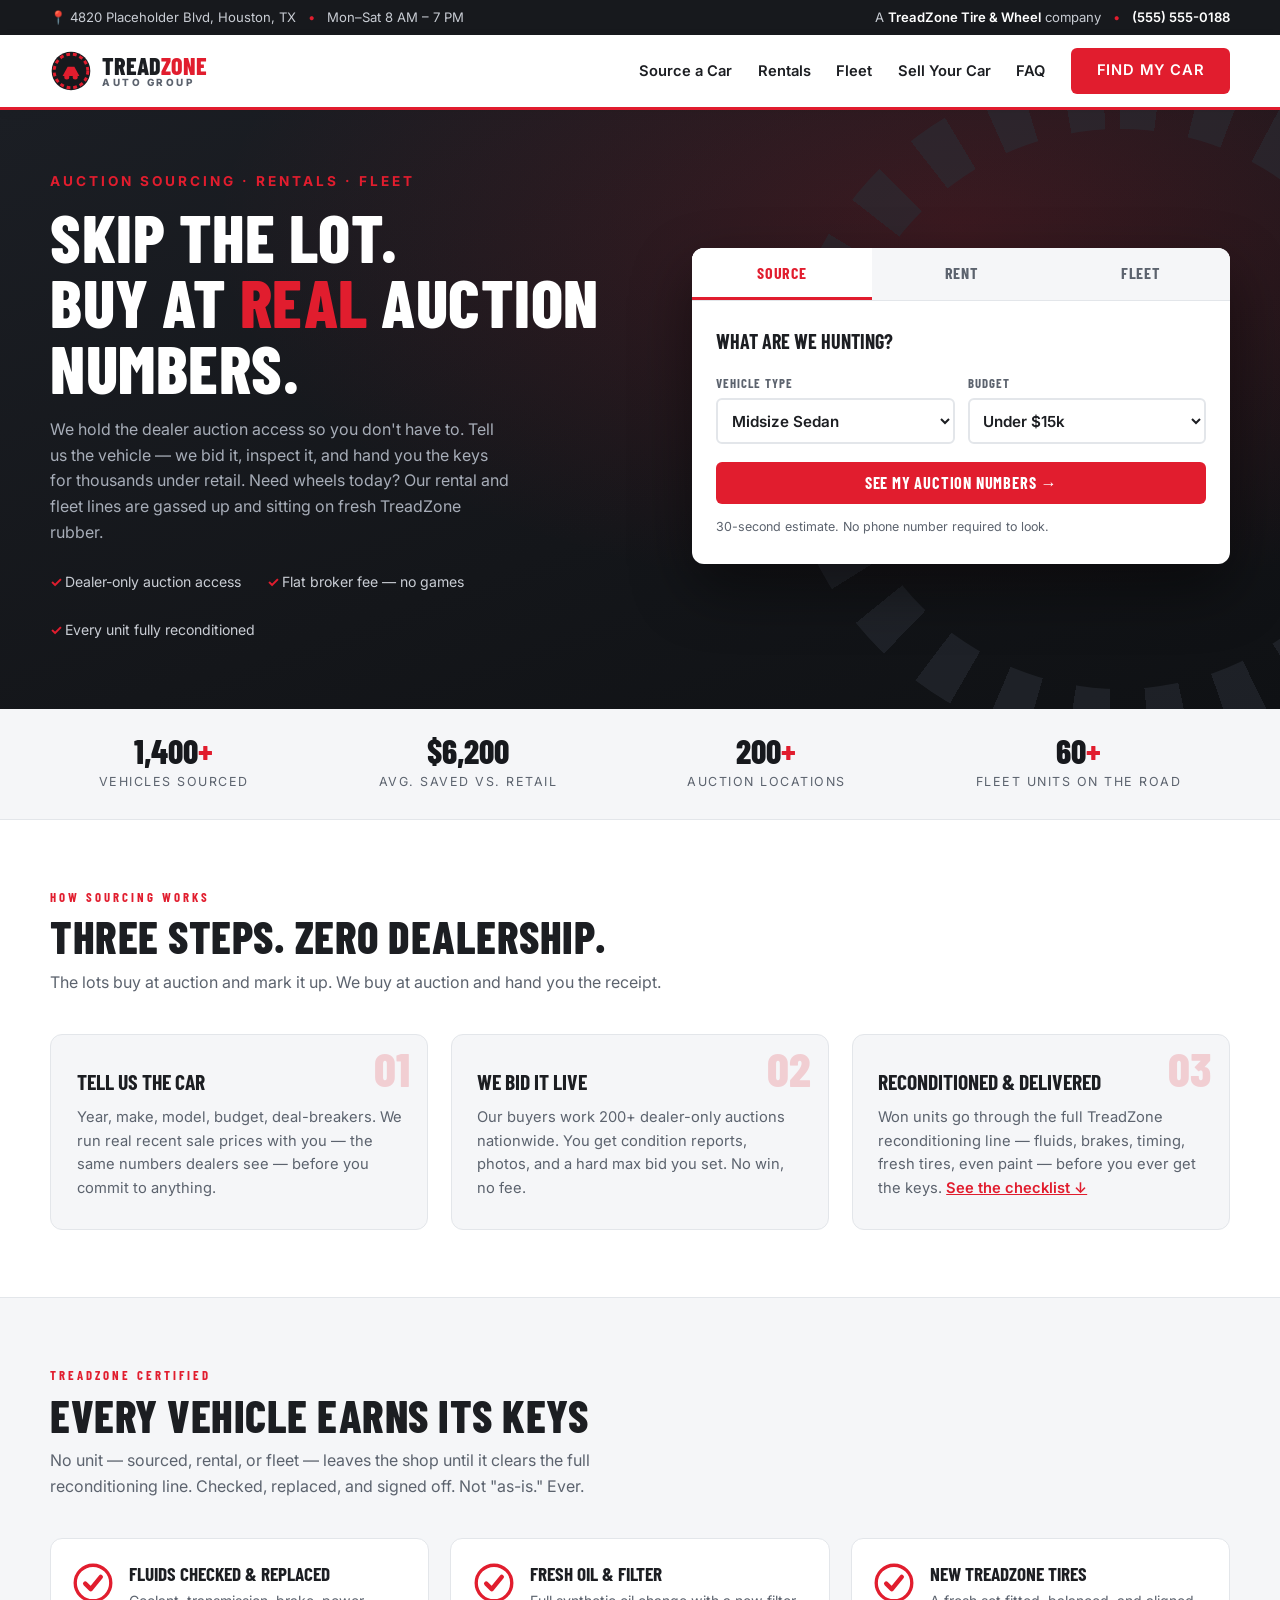
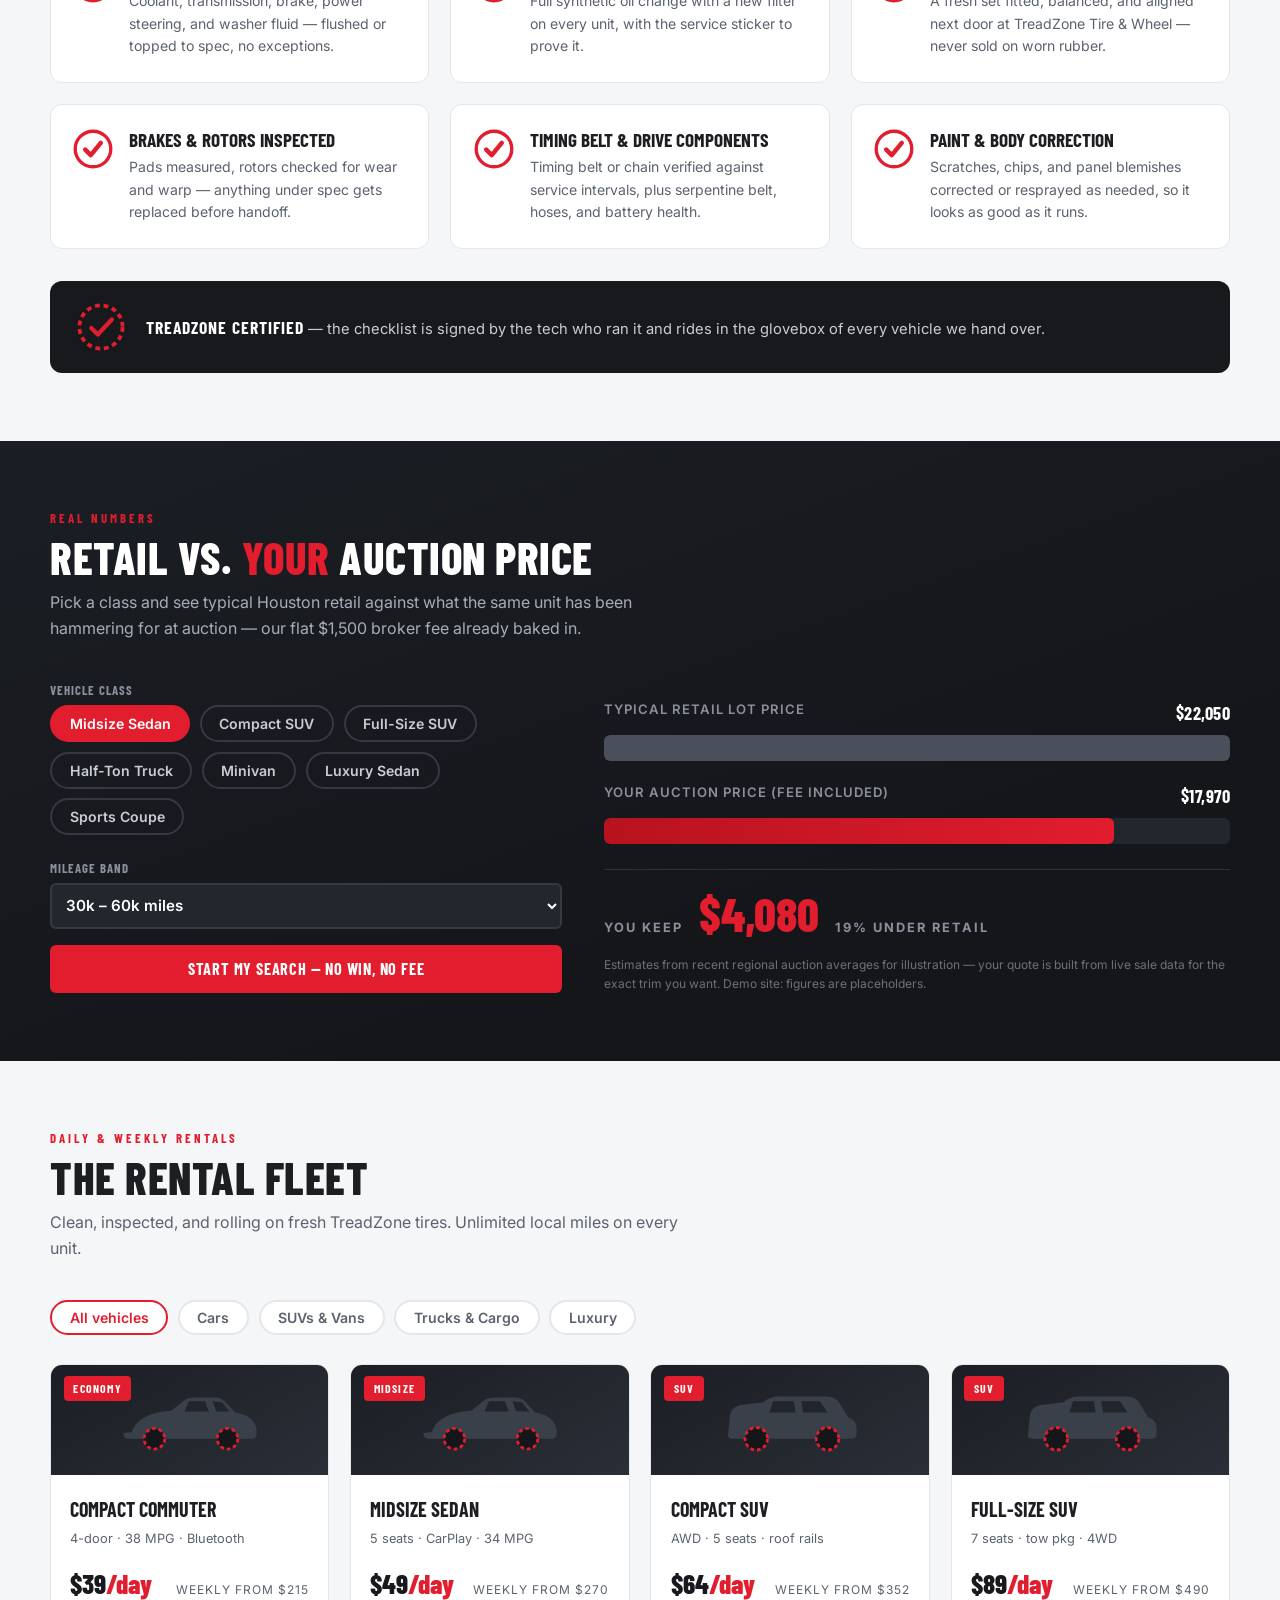
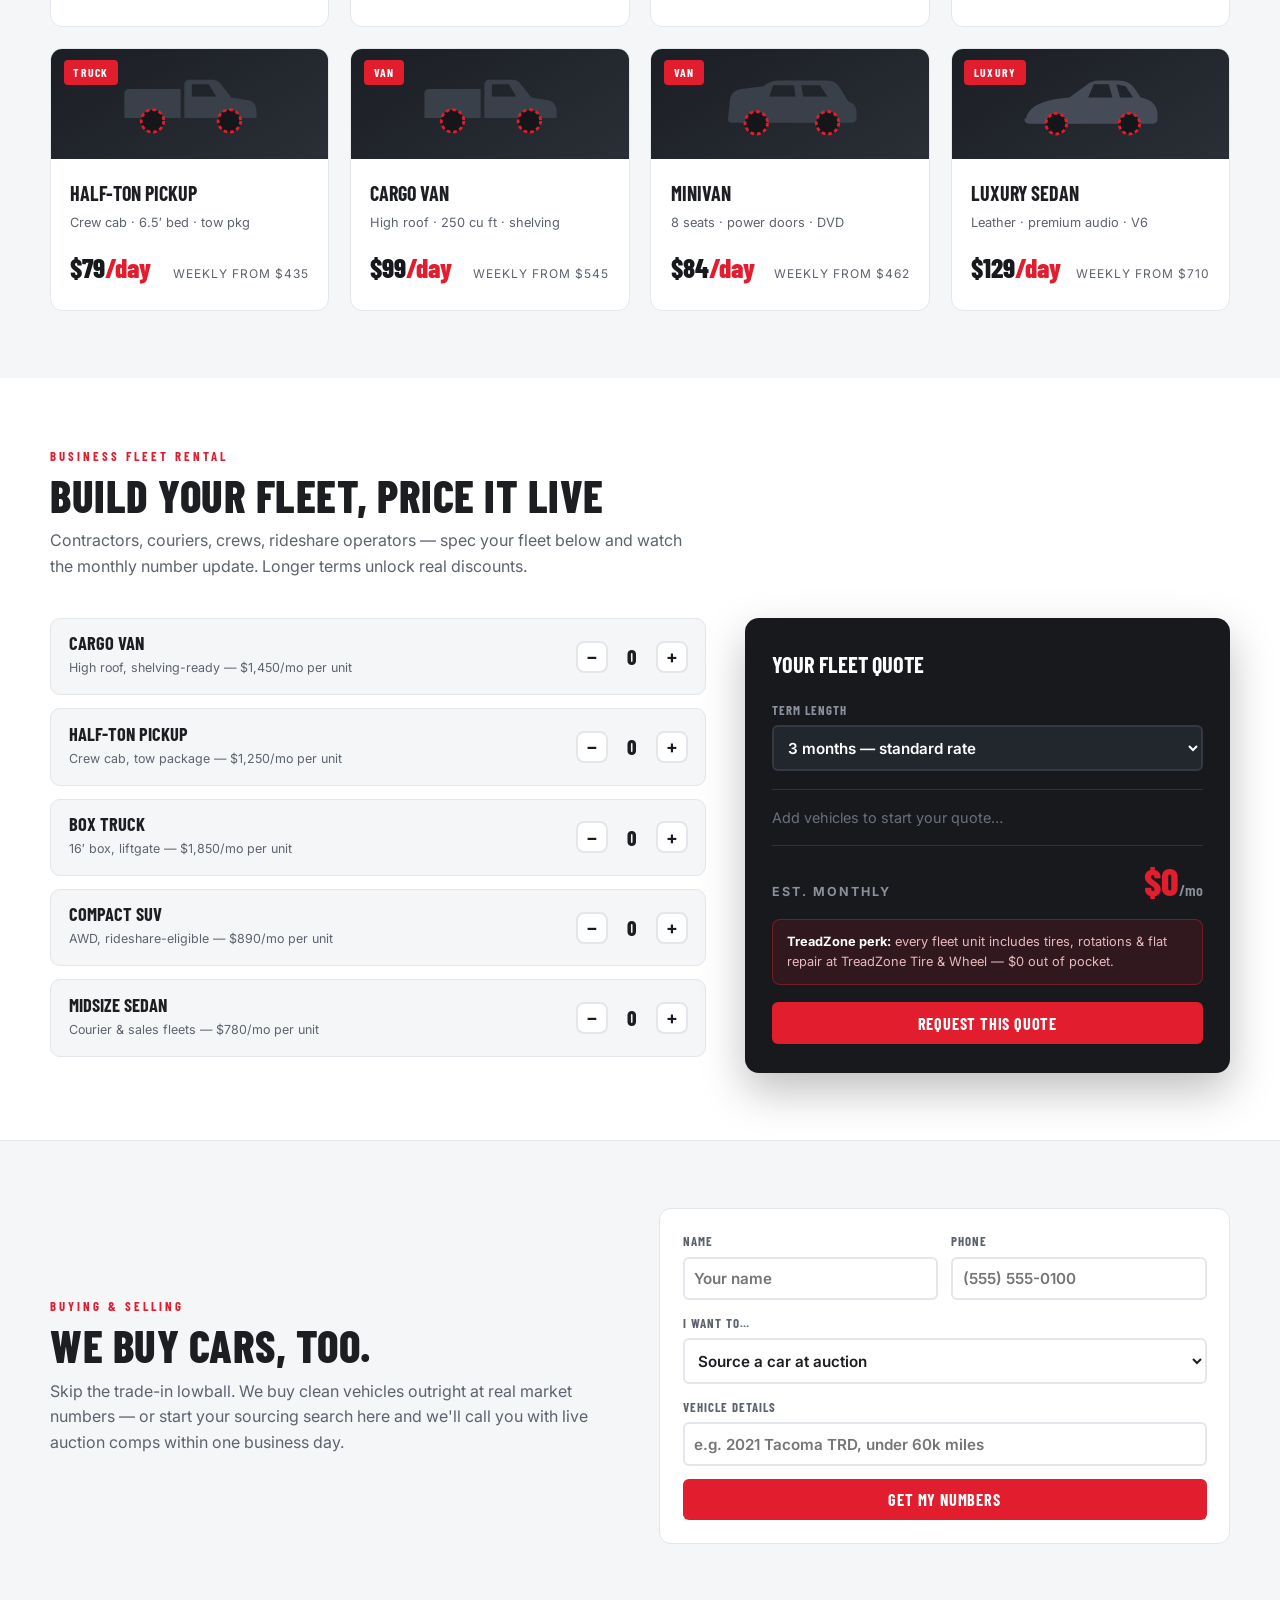
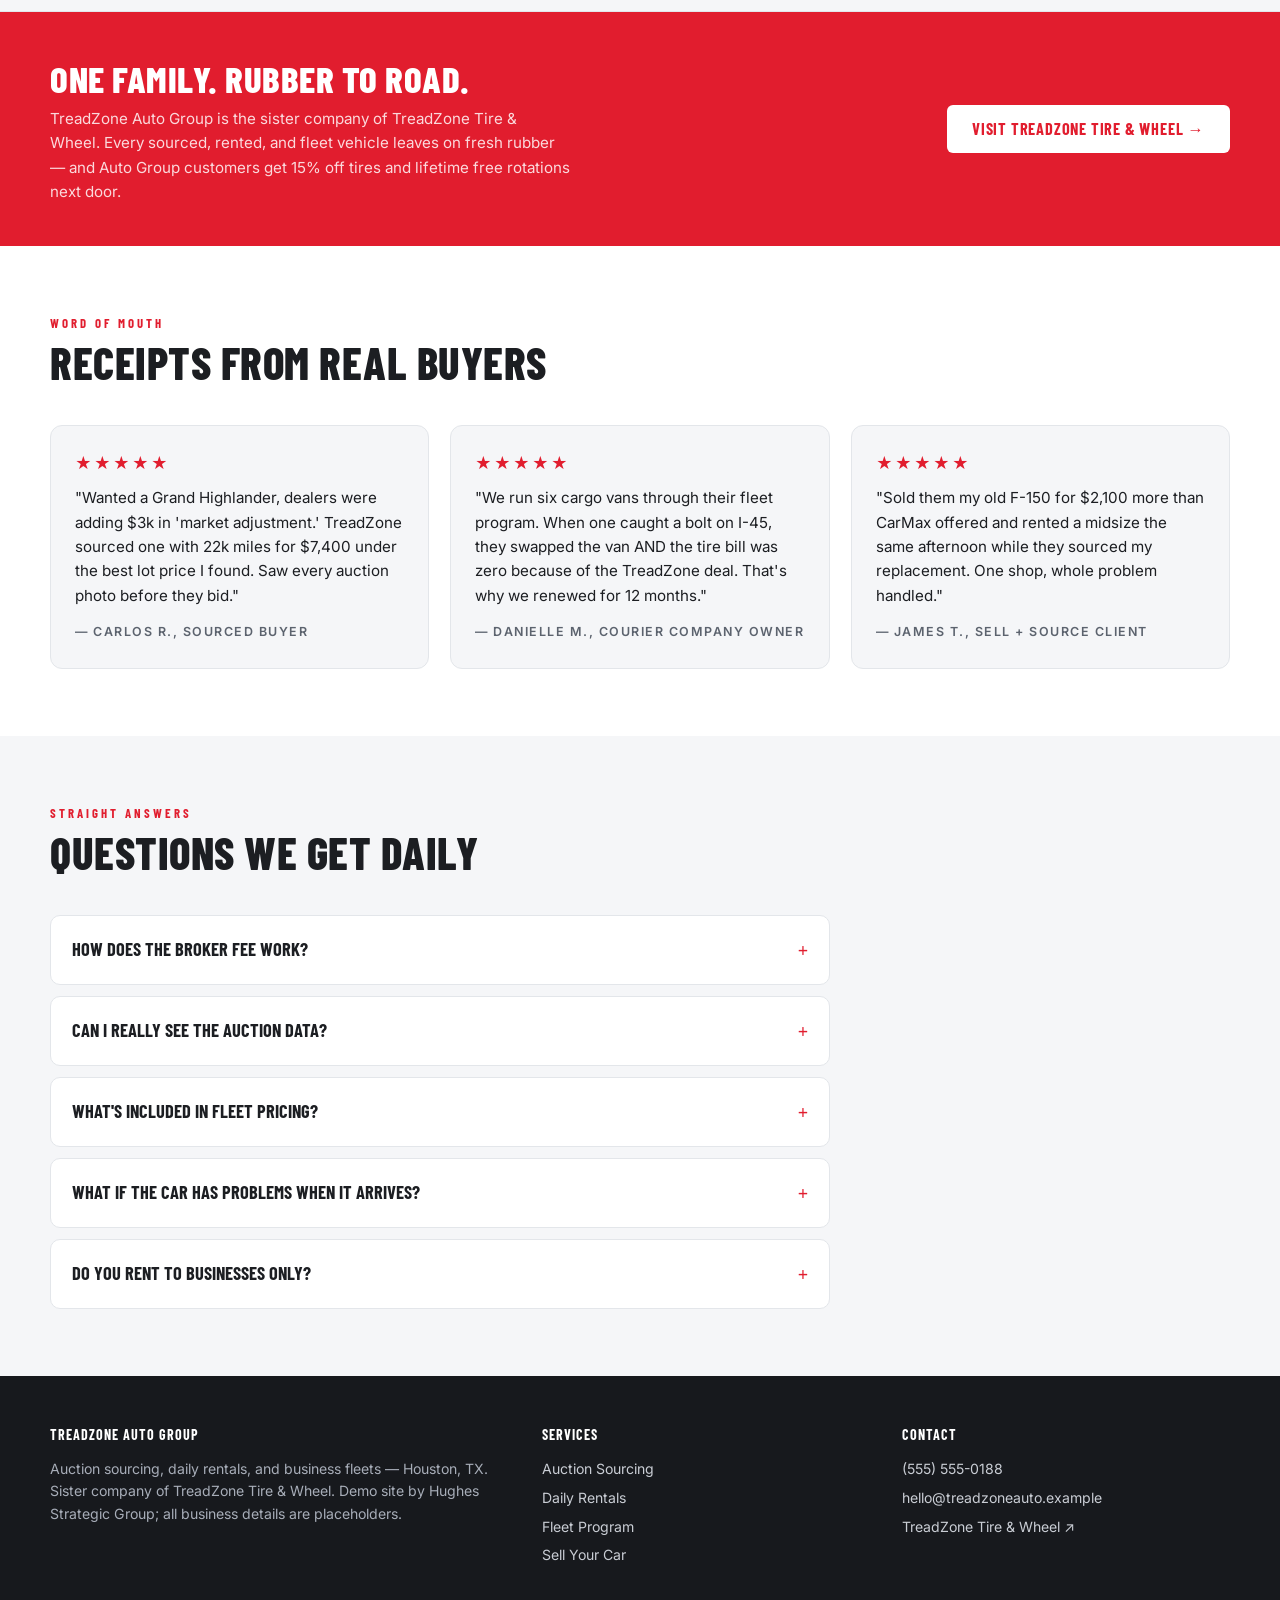
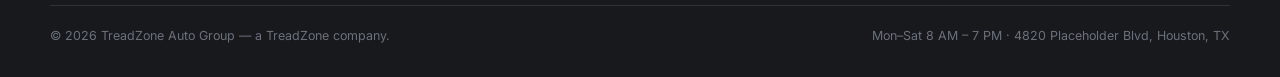
==== commit f062abaa: "Add TreadZone Certified reconditioning section: fluids, oil, tires, brakes/rotors, timing, paint Sta" ====
--- a/index.html
+++ b/index.html
@@ -131,6 +131,35 @@
   .step h3 { font-size: 1.35rem; text-transform: uppercase; margin-bottom: .5rem; }
   .step p { font-size: .92rem; color: var(--muted); }
 
+  /* ---------- RECONDITIONING ---------- */
+  .recon-grid { display: grid; grid-template-columns: repeat(3, 1fr); gap: 1.3rem; }
+  @media (max-width: 980px) { .recon-grid { grid-template-columns: repeat(2, 1fr); } }
+  @media (max-width: 640px) { .recon-grid { grid-template-columns: 1fr; } }
+  .recon-item {
+    background: #fff; border: 1px solid var(--line); border-radius: 12px; padding: 1.5rem 1.4rem;
+    display: flex; gap: 1rem; align-items: flex-start;
+    opacity: 0; transform: translateY(18px); transition: opacity .5s ease, transform .5s ease;
+  }
+  .recon-item.in { opacity: 1; transform: none; }
+  .recon-item h3 { font-size: 1.2rem; text-transform: uppercase; line-height: 1.15; margin-bottom: .35rem; }
+  .recon-item p { font-size: .88rem; color: var(--muted); }
+  .recon-check { flex: none; width: 40px; height: 40px; }
+  .recon-check svg { width: 40px; height: 40px; }
+  .recon-check circle { fill: none; stroke: var(--line); stroke-width: 3; transition: stroke .4s; }
+  .recon-check path {
+    fill: none; stroke: var(--red); stroke-width: 4; stroke-linecap: round; stroke-linejoin: round;
+    stroke-dasharray: 30; stroke-dashoffset: 30;
+  }
+  .recon-item.in .recon-check circle { stroke: var(--red); }
+  .recon-item.in .recon-check path { animation: draw .45s ease forwards; animation-delay: .25s; }
+  @keyframes draw { to { stroke-dashoffset: 0; } }
+  .recon-seal {
+    margin-top: 2rem; display: flex; align-items: center; gap: 1.1rem;
+    background: var(--dark); color: #C9CDD4; border-radius: 12px; padding: 1.2rem 1.5rem; font-size: .92rem;
+  }
+  .recon-seal svg { width: 54px; height: 54px; flex: none; }
+  .recon-seal b { color: #fff; font-family: 'Barlow Condensed', sans-serif; text-transform: uppercase; letter-spacing: 1px; font-size: 1.1rem; }
+
   /* ---------- ESTIMATOR ---------- */
   #estimator { background: linear-gradient(160deg, #1B1E24 0%, #14161A 70%); color: #fff; }
   #estimator .sec-head p { color: #A7ADB8; }
@@ -306,7 +335,7 @@
       <div class="hero-perks">
         <span>Dealer-only auction access</span>
         <span>Flat broker fee — no games</span>
-        <span>Every unit inspected</span>
+        <span>Every unit fully reconditioned</span>
       </div>
     </div>
 
@@ -379,8 +408,55 @@
         <p>Year, make, model, budget, deal-breakers. We run real recent sale prices with you — the same numbers dealers see — before you commit to anything.</p></div>
       <div class="step"><b class="num">02</b><h3>We bid it live</h3>
         <p>Our buyers work 200+ dealer-only auctions nationwide. You get condition reports, photos, and a hard max bid you set. No win, no fee.</p></div>
-      <div class="step"><b class="num">03</b><h3>Inspected &amp; delivered</h3>
-        <p>Won units get a full mechanical once-over and fresh tires at TreadZone before handoff. Drive it home with the paperwork done.</p></div>
+      <div class="step"><b class="num">03</b><h3>Reconditioned &amp; delivered</h3>
+        <p>Won units go through the full TreadZone reconditioning line — fluids, brakes, timing, fresh tires, even paint — before you ever get the keys. <a href="#recon" style="color:var(--red); font-weight:600;">See the checklist ↓</a></p></div>
+    </div>
+  </div>
+</section>
+
+<!-- ============ RECONDITIONING ============ -->
+<section id="recon" style="background: var(--bg); border-top: 1px solid var(--line);">
+  <div class="wrap">
+    <div class="sec-head">
+      <div class="kicker">TreadZone Certified</div>
+      <h2>Every vehicle earns its keys</h2>
+      <p>No unit — sourced, rental, or fleet — leaves the shop until it clears the full reconditioning line. Checked, replaced, and signed off. Not "as-is." Ever.</p>
+    </div>
+    <div class="recon-grid">
+      <div class="recon-item">
+        <span class="recon-check" aria-hidden="true"><svg viewBox="0 0 36 36"><circle cx="18" cy="18" r="16"/><path d="M11 18.5 L16 23.5 L25 12.5"/></svg></span>
+        <div><h3>Fluids checked &amp; replaced</h3>
+        <p>Coolant, transmission, brake, power steering, and washer fluid — flushed or topped to spec, no exceptions.</p></div>
+      </div>
+      <div class="recon-item">
+        <span class="recon-check" aria-hidden="true"><svg viewBox="0 0 36 36"><circle cx="18" cy="18" r="16"/><path d="M11 18.5 L16 23.5 L25 12.5"/></svg></span>
+        <div><h3>Fresh oil &amp; filter</h3>
+        <p>Full synthetic oil change with a new filter on every unit, with the service sticker to prove it.</p></div>
+      </div>
+      <div class="recon-item">
+        <span class="recon-check" aria-hidden="true"><svg viewBox="0 0 36 36"><circle cx="18" cy="18" r="16"/><path d="M11 18.5 L16 23.5 L25 12.5"/></svg></span>
+        <div><h3>New TreadZone tires</h3>
+        <p>A fresh set fitted, balanced, and aligned next door at TreadZone Tire &amp; Wheel — never sold on worn rubber.</p></div>
+      </div>
+      <div class="recon-item">
+        <span class="recon-check" aria-hidden="true"><svg viewBox="0 0 36 36"><circle cx="18" cy="18" r="16"/><path d="M11 18.5 L16 23.5 L25 12.5"/></svg></span>
+        <div><h3>Brakes &amp; rotors inspected</h3>
+        <p>Pads measured, rotors checked for wear and warp — anything under spec gets replaced before handoff.</p></div>
+      </div>
+      <div class="recon-item">
+        <span class="recon-check" aria-hidden="true"><svg viewBox="0 0 36 36"><circle cx="18" cy="18" r="16"/><path d="M11 18.5 L16 23.5 L25 12.5"/></svg></span>
+        <div><h3>Timing belt &amp; drive components</h3>
+        <p>Timing belt or chain verified against service intervals, plus serpentine belt, hoses, and battery health.</p></div>
+      </div>
+      <div class="recon-item">
+        <span class="recon-check" aria-hidden="true"><svg viewBox="0 0 36 36"><circle cx="18" cy="18" r="16"/><path d="M11 18.5 L16 23.5 L25 12.5"/></svg></span>
+        <div><h3>Paint &amp; body correction</h3>
+        <p>Scratches, chips, and panel blemishes corrected or resprayed as needed, so it looks as good as it runs.</p></div>
+      </div>
+    </div>
+    <div class="recon-seal">
+      <svg viewBox="0 0 100 100" aria-hidden="true"><circle cx="50" cy="50" r="46" fill="#17191D"/><circle cx="50" cy="50" r="40" fill="none" stroke="#E11D2E" stroke-width="7" stroke-dasharray="9 7"/><path d="M32 52 L44 64 L70 36" fill="none" stroke="#E11D2E" stroke-width="8" stroke-linecap="round" stroke-linejoin="round"/></svg>
+      <div><b>TreadZone Certified</b> — the checklist is signed by the tech who ran it and rides in the glovebox of every vehicle we hand over.</div>
     </div>
   </div>
 </section>
@@ -538,7 +614,7 @@
       <details><summary>What's included in fleet pricing?</summary>
         <p>Insurance-ready inspected vehicles, maintenance, roadside swap, and full tire care (tires, rotations, flat repair) through TreadZone Tire &amp; Wheel. You fuel it and drive it.</p></details>
       <details><summary>What if the car has problems when it arrives?</summary>
-        <p>Every unit passes a mechanical inspection and a fresh-tire fitting before handoff. If something material was missed in the condition report, we make it right or run the arbitration process with the auction house on your behalf.</p></details>
+        <p>Every unit runs the full TreadZone Certified line before handoff — fluids replaced, fresh oil, new tires, brakes and rotors inspected, timing components verified, and paint corrected where needed. If something material was still missed in the auction condition report, we make it right or run the arbitration process with the auction house on your behalf.</p></details>
       <details><summary>Do you rent to businesses only?</summary>
         <p>No — the daily rental fleet is open to anyone 21+ with a license and card. The fleet program (multi-vehicle, multi-month) is where the business pricing kicks in.</p></details>
     </div>
@@ -659,6 +735,15 @@
 new IntersectionObserver((entries, obs) => {
   if (entries[0].isIntersecting) { runEstimate(); obs.disconnect(); }
 }, { threshold: .35 }).observe(document.getElementById('estimator'));
+
+/* ============ recon checklist stagger ============ */
+const reconItems = [...document.querySelectorAll('.recon-item')];
+new IntersectionObserver((entries, obs) => {
+  if (entries.some(e => e.isIntersecting)) {
+    reconItems.forEach((el, i) => setTimeout(() => el.classList.add('in'), i * 140));
+    obs.disconnect();
+  }
+}, { threshold: .2 }).observe(document.querySelector('.recon-grid'));
 
 /* ============ rental fleet ============ */
 const FLEET = [
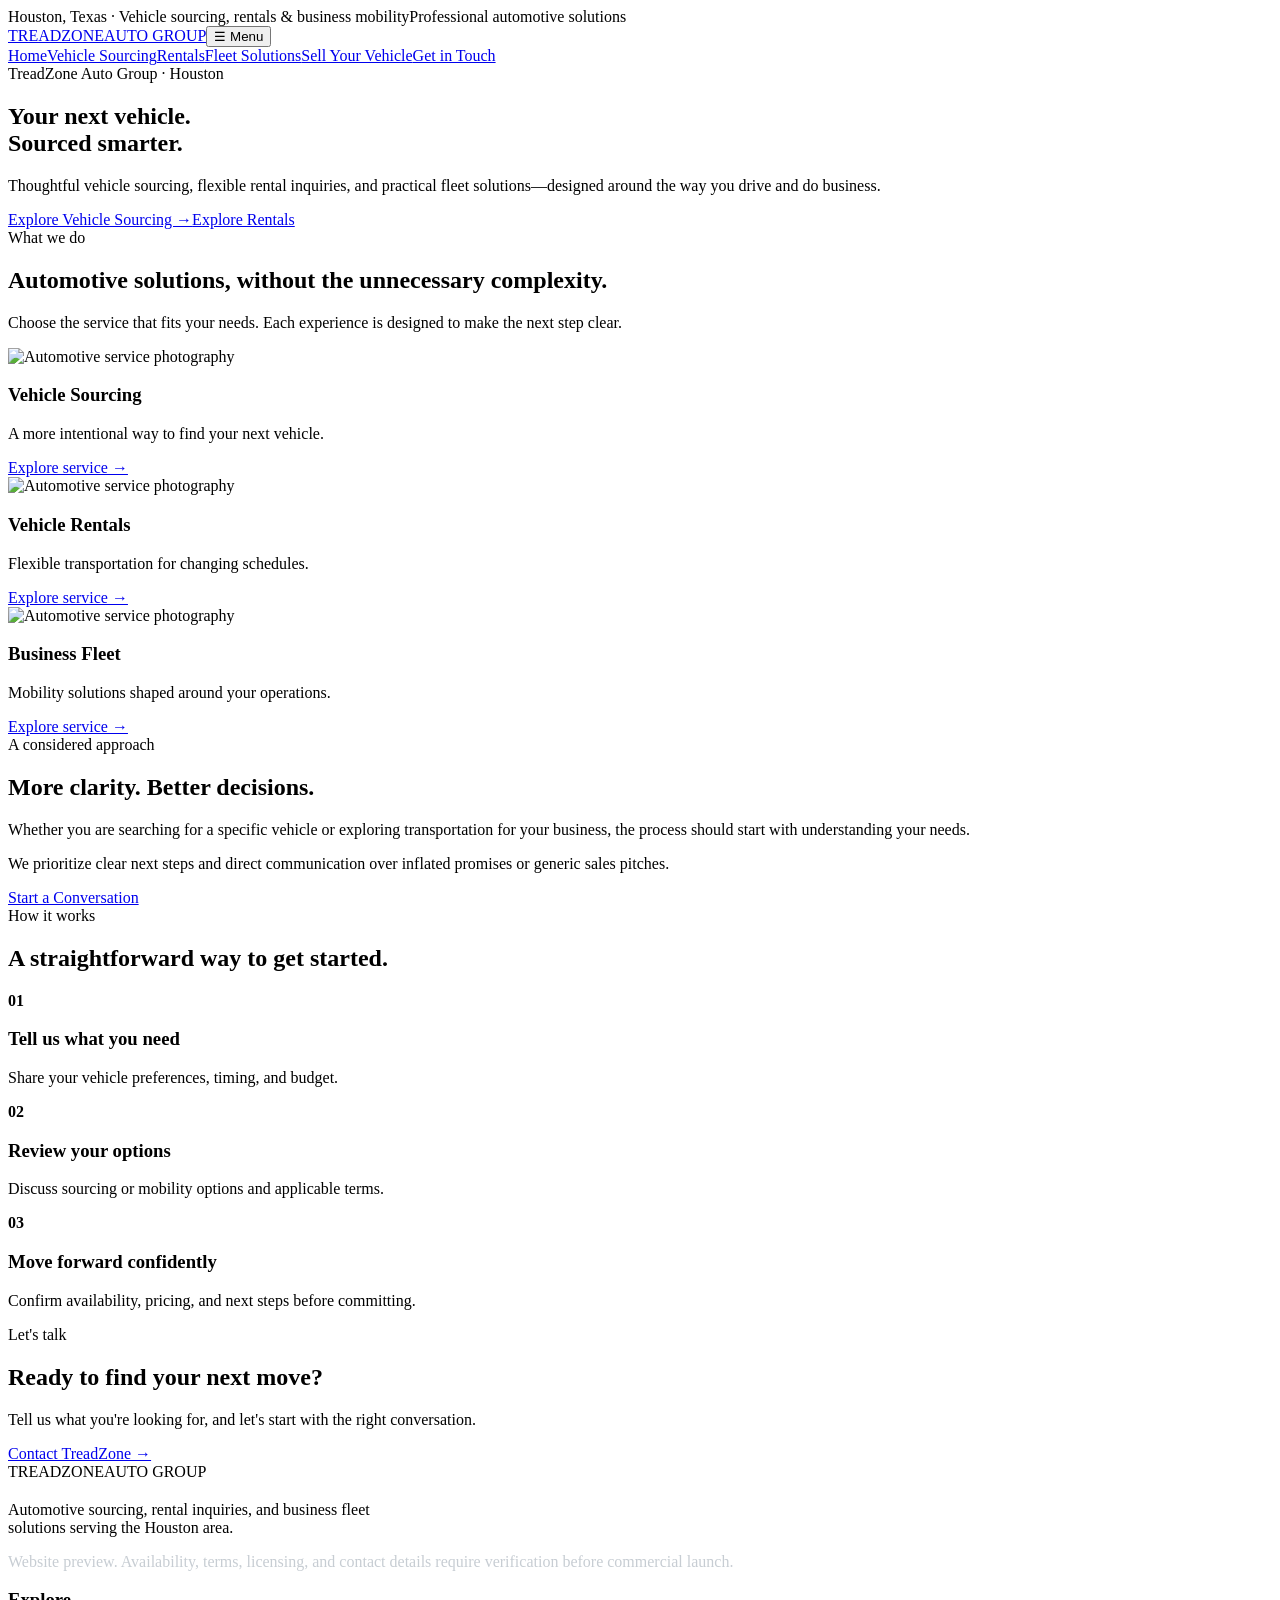
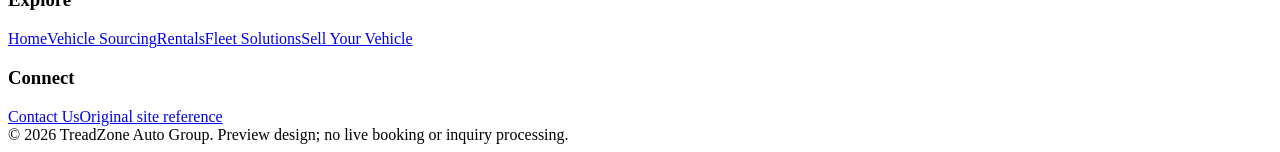
==== commit f91ef20c: "Replace homepage with premium dealership design" ====
--- a/index.html
+++ b/index.html
@@ -1,865 +1 @@
-<!DOCTYPE html>
-<html lang="en">
-<head>
-<meta charset="UTF-8">
-<meta name="viewport" content="width=device-width, initial-scale=1.0">
-<title>TreadZone Auto Group — Auction Sourcing, Rentals & Fleet | Houston, TX</title>
-<meta name="description" content="Skip the dealership. TreadZone Auto Group sources vehicles at dealer-only auctions, rents daily drivers, and builds business fleets. A TreadZone Tire & Wheel company.">
-<link rel="preconnect" href="https://fonts.googleapis.com">
-<link rel="preconnect" href="https://fonts.gstatic.com" crossorigin>
-<link href="https://fonts.googleapis.com/css2?family=Barlow+Condensed:wght@600;700;800&family=Inter:wght@400;500;600;700&display=swap" rel="stylesheet">
-<link rel="icon" href="data:image/svg+xml,<svg xmlns='http://www.w3.org/2000/svg' viewBox='0 0 100 100'><circle cx='50' cy='50' r='46' fill='%2317191D'/><circle cx='50' cy='50' r='40' fill='none' stroke='%23E11D2E' stroke-width='7' stroke-dasharray='9 7'/><path d='M30 62 L42 40 L58 40 L70 62 Z M36 62 a6 6 0 1 0 12 0 M52 62 a6 6 0 1 0 12 0' fill='%23E11D2E'/></svg>">
-<style>
-  :root {
-    --red: #E11D2E;
-    --red-dark: #B8121F;
-    --dark: #17191D;
-    --steel: #23262C;
-    --line: #E3E6EA;
-    --text: #1C1E22;
-    --muted: #5C636E;
-    --bg: #F5F6F8;
-    --white: #fff;
-  }
-  * { margin: 0; padding: 0; box-sizing: border-box; }
-  html { scroll-behavior: smooth; }
-  body { font-family: 'Inter', sans-serif; color: var(--text); background: var(--white); line-height: 1.6; }
-  h1, h2, h3, .btn, .tab, label { font-family: 'Barlow Condensed', sans-serif; }
-  h1, h2 { text-transform: uppercase; letter-spacing: .5px; }
-  .wrap { width: min(1180px, 93%); margin: 0 auto; }
-  img, svg { max-width: 100%; }
-
-  /* ---------- UTILITY BAR ---------- */
-  .util { background: var(--dark); color: #C9CDD4; font-size: .82rem; }
-  .util-inner { display: flex; justify-content: space-between; gap: 1rem; padding: .45rem 0; flex-wrap: wrap; }
-  .util a { color: #fff; text-decoration: none; font-weight: 600; }
-  .util .dot { color: var(--red); margin: 0 .5rem; }
-
-  /* ---------- NAV ---------- */
-  nav.top { background: var(--white); border-bottom: 3px solid var(--red); position: sticky; top: 0; z-index: 60; box-shadow: 0 2px 10px rgba(0,0,0,.06); }
-  .nav-inner { display: flex; align-items: center; justify-content: space-between; padding: .8rem 0; gap: 1rem; }
-  .brand { display: flex; align-items: center; gap: .65rem; text-decoration: none; color: var(--text); }
-  .brand svg { width: 42px; height: 42px; }
-  .brand b { font-family: 'Barlow Condensed', sans-serif; font-size: 1.5rem; font-weight: 800; text-transform: uppercase; line-height: 1; }
-  .brand b span { color: var(--red); }
-  .brand small { display: block; font-size: .62rem; letter-spacing: 2.5px; color: var(--muted); text-transform: uppercase; font-family: 'Inter', sans-serif; }
-  .nav-links { display: flex; gap: 1.6rem; list-style: none; align-items: center; }
-  .nav-links a { text-decoration: none; color: var(--text); font-weight: 600; font-size: .92rem; font-family: 'Inter', sans-serif; }
-  .nav-links a:hover { color: var(--red); }
-  @media (max-width: 900px) { .nav-links li:not(:last-child) { display: none; } }
-  .btn {
-    display: inline-block; text-decoration: none; text-transform: uppercase; letter-spacing: .8px;
-    font-weight: 700; font-size: 1.02rem; padding: .7rem 1.6rem; border-radius: 6px;
-    border: 0; cursor: pointer; transition: background .15s ease, transform .15s ease;
-  }
-  .btn.red { background: var(--red); color: #fff; }
-  .btn.red:hover { background: var(--red-dark); transform: translateY(-1px); }
-  .btn.outline { border: 2px solid var(--dark); color: var(--dark); background: transparent; }
-  .btn.outline:hover { border-color: var(--red); color: var(--red); }
-  .btn.ghost-w { border: 2px solid rgba(255,255,255,.4); color: #fff; background: transparent; }
-  .btn.ghost-w:hover { border-color: var(--red); color: #fff; }
-
-  /* ---------- HERO ---------- */
-  .hero {
-    background:
-      radial-gradient(ellipse at 75% 20%, rgba(225, 29, 46, .18), transparent 55%),
-      linear-gradient(160deg, #1B1E24 0%, #14161A 60%, #0F1114 100%);
-    color: #fff; padding: 3.8rem 0 4.2rem; position: relative; overflow: hidden;
-  }
-  .hero::before {
-    content: ''; position: absolute; right: -180px; top: 50%; transform: translateY(-50%);
-    width: 560px; height: 560px; border-radius: 50%;
-    border: 60px solid transparent;
-    background: repeating-conic-gradient(#2A2E36 0deg 7deg, transparent 7deg 14deg) border-box;
-    -webkit-mask: linear-gradient(#fff 0 0) padding-box, linear-gradient(#fff 0 0);
-    -webkit-mask-composite: xor; mask-composite: exclude;
-    opacity: .55; pointer-events: none;
-  }
-  .hero-grid { display: grid; grid-template-columns: 1.05fr .95fr; gap: 3rem; align-items: center; position: relative; }
-  @media (max-width: 900px) { .hero-grid { grid-template-columns: 1fr; } }
-  .hero .kicker { color: var(--red); font-weight: 700; letter-spacing: 3px; text-transform: uppercase; font-size: .85rem; }
-  .hero h1 { font-size: clamp(2.5rem, 5.5vw, 4.2rem); font-weight: 800; line-height: .98; margin: .7rem 0 1rem; }
-  .hero h1 em { font-style: normal; color: var(--red); }
-  .hero p { color: #A7ADB8; max-width: 46ch; }
-  .hero-perks { display: flex; gap: 1.6rem; margin-top: 1.6rem; flex-wrap: wrap; font-size: .88rem; color: #C9CDD4; }
-  .hero-perks span::before { content: '✓ '; color: var(--red); font-weight: 700; }
-
-  /* hero card */
-  .finder { background: #fff; color: var(--text); border-radius: 12px; overflow: hidden; box-shadow: 0 25px 60px rgba(0,0,0,.45); }
-  .tabs { display: flex; background: var(--bg); border-bottom: 1px solid var(--line); }
-  .tab {
-    flex: 1; padding: .95rem .5rem; text-align: center; font-weight: 700; text-transform: uppercase;
-    letter-spacing: .8px; font-size: 1rem; color: var(--muted); cursor: pointer; border: 0; background: transparent;
-    border-bottom: 3px solid transparent;
-  }
-  .tab.active { color: var(--red); border-bottom-color: var(--red); background: #fff; }
-  .panel { display: none; padding: 1.5rem 1.5rem 1.7rem; }
-  .panel.active { display: block; }
-  .panel h3 { font-size: 1.25rem; text-transform: uppercase; margin-bottom: 1rem; }
-  .selects { display: grid; grid-template-columns: repeat(2, 1fr); gap: .8rem; margin-bottom: 1.1rem; }
-  label { display: block; font-weight: 700; text-transform: uppercase; font-size: .8rem; letter-spacing: 1px; color: var(--muted); margin-bottom: .3rem; }
-  select, input[type=text], input[type=tel] {
-    width: 100%; padding: .65rem .6rem; border: 2px solid var(--line); border-radius: 6px;
-    font-family: 'Inter', sans-serif; font-size: .95rem; font-weight: 600; color: var(--text); background: #fff;
-  }
-  select:focus, input:focus { outline: none; border-color: var(--red); }
-  .finder .btn { width: 100%; }
-  .finder .hint { font-size: .78rem; color: var(--muted); margin-top: .8rem; }
-
-  /* ---------- STATS STRIP ---------- */
-  .stats { background: var(--bg); border-bottom: 1px solid var(--line); padding: 1.6rem 0; }
-  .stat-row { display: flex; gap: 2rem; justify-content: space-around; flex-wrap: wrap; text-align: center; }
-  .stat b { font-family: 'Barlow Condensed', sans-serif; font-size: 2.1rem; font-weight: 800; color: var(--dark); display: block; line-height: 1; }
-  .stat b i { font-style: normal; color: var(--red); }
-  .stat span { font-size: .78rem; text-transform: uppercase; letter-spacing: 1.5px; color: var(--muted); }
-
-  /* ---------- SECTIONS ---------- */
-  section { padding: 4.2rem 0; }
-  .sec-head { max-width: 640px; margin-bottom: 2.4rem; }
-  .sec-head .kicker { color: var(--red); font-weight: 700; letter-spacing: 3px; text-transform: uppercase; font-size: .8rem; font-family: 'Barlow Condensed', sans-serif; }
-  h2 { font-size: clamp(1.9rem, 4vw, 2.8rem); font-weight: 800; line-height: 1.05; margin: .35rem 0 .6rem; }
-  .sec-head p { color: var(--muted); }
-
-  /* how it works */
-  .steps { display: grid; grid-template-columns: repeat(3, 1fr); gap: 1.4rem; }
-  @media (max-width: 820px) { .steps { grid-template-columns: 1fr; } }
-  .step { background: var(--bg); border: 1px solid var(--line); border-radius: 12px; padding: 1.8rem 1.6rem; position: relative; }
-  .step b.num {
-    font-family: 'Barlow Condensed', sans-serif; font-size: 3rem; font-weight: 800; color: var(--red);
-    opacity: .18; position: absolute; top: .6rem; right: 1.1rem; line-height: 1;
-  }
-  .step h3 { font-size: 1.35rem; text-transform: uppercase; margin-bottom: .5rem; }
-  .step p { font-size: .92rem; color: var(--muted); }
-
-  /* ---------- RECONDITIONING ---------- */
-  .recon-grid { display: grid; grid-template-columns: repeat(3, 1fr); gap: 1.3rem; }
-  @media (max-width: 980px) { .recon-grid { grid-template-columns: repeat(2, 1fr); } }
-  @media (max-width: 640px) { .recon-grid { grid-template-columns: 1fr; } }
-  .recon-item {
-    background: #fff; border: 1px solid var(--line); border-radius: 12px; padding: 1.5rem 1.4rem;
-    display: flex; gap: 1rem; align-items: flex-start;
-    opacity: 0; transform: translateY(18px); transition: opacity .5s ease, transform .5s ease;
-  }
-  .recon-item.in { opacity: 1; transform: none; }
-  .recon-item h3 { font-size: 1.2rem; text-transform: uppercase; line-height: 1.15; margin-bottom: .35rem; }
-  .recon-item p { font-size: .88rem; color: var(--muted); }
-  .recon-check { flex: none; width: 40px; height: 40px; }
-  .recon-check svg { width: 40px; height: 40px; }
-  .recon-check circle { fill: none; stroke: var(--line); stroke-width: 3; transition: stroke .4s; }
-  .recon-check path {
-    fill: none; stroke: var(--red); stroke-width: 4; stroke-linecap: round; stroke-linejoin: round;
-    stroke-dasharray: 30; stroke-dashoffset: 30;
-  }
-  .recon-item.in .recon-check circle { stroke: var(--red); }
-  .recon-item.in .recon-check path { animation: draw .45s ease forwards; animation-delay: .25s; }
-  @keyframes draw { to { stroke-dashoffset: 0; } }
-  .recon-seal {
-    margin-top: 2rem; display: flex; align-items: center; gap: 1.1rem;
-    background: var(--dark); color: #C9CDD4; border-radius: 12px; padding: 1.2rem 1.5rem; font-size: .92rem;
-  }
-  .recon-seal svg { width: 54px; height: 54px; flex: none; }
-  .recon-seal b { color: #fff; font-family: 'Barlow Condensed', sans-serif; text-transform: uppercase; letter-spacing: 1px; font-size: 1.1rem; }
-
-  /* ---------- ESTIMATOR ---------- */
-  #estimator { background: linear-gradient(160deg, #1B1E24 0%, #14161A 70%); color: #fff; }
-  #estimator .sec-head p { color: #A7ADB8; }
-  .est-grid { display: grid; grid-template-columns: .9fr 1.1fr; gap: 2.6rem; align-items: start; }
-  @media (max-width: 880px) { .est-grid { grid-template-columns: 1fr; } }
-  .est-chips { display: flex; flex-wrap: wrap; gap: .6rem; margin-bottom: 1.4rem; }
-  .chip {
-    border: 2px solid #343943; background: transparent; color: #C9CDD4; border-radius: 999px;
-    padding: .5rem 1.1rem; font-weight: 600; font-size: .88rem; cursor: pointer; font-family: 'Inter', sans-serif;
-    transition: all .15s;
-  }
-  .chip:hover { border-color: var(--red); }
-  .chip.active { border-color: var(--red); background: var(--red); color: #fff; }
-  .est-panel label { color: #8B919C; }
-  .est-panel select { background: #22262D; border-color: #343943; color: #fff; margin-bottom: 1rem; }
-  .bars { display: grid; gap: 1.3rem; margin: 1.2rem 0 1.6rem; }
-  .bar-row .bar-label { display: flex; justify-content: space-between; font-size: .82rem; letter-spacing: 1px; text-transform: uppercase; color: #8B919C; margin-bottom: .4rem; font-weight: 600; }
-  .bar-row .bar-label b { color: #fff; font-family: 'Barlow Condensed', sans-serif; font-size: 1.15rem; letter-spacing: .5px; }
-  .bar-track { height: 26px; background: #22262D; border-radius: 6px; overflow: hidden; }
-  .bar-fill { height: 100%; width: 0; border-radius: 6px; transition: width 1s cubic-bezier(.2,.7,.2,1); }
-  .bar-fill.retail { background: #4A505B; }
-  .bar-fill.ours { background: linear-gradient(90deg, var(--red-dark), var(--red)); }
-  .save-line { display: flex; align-items: baseline; gap: 1rem; flex-wrap: wrap; border-top: 1px solid #2C313A; padding-top: 1.2rem; }
-  .save-line .lbl { font-size: .8rem; letter-spacing: 2px; text-transform: uppercase; color: #8B919C; font-weight: 700; }
-  .save-line b { font-family: 'Barlow Condensed', sans-serif; font-size: 3rem; font-weight: 800; color: var(--red); line-height: 1; }
-  .est-fine { font-size: .75rem; color: #6B717C; margin-top: 1rem; }
-
-  /* ---------- RENTAL FLEET ---------- */
-  #rentals { background: var(--bg); }
-  .filter-row { display: flex; flex-wrap: wrap; gap: .6rem; margin-bottom: 1.8rem; }
-  .fchip {
-    border: 2px solid var(--line); background: #fff; border-radius: 999px; padding: .45rem 1.1rem;
-    font-weight: 600; font-size: .88rem; cursor: pointer; font-family: 'Inter', sans-serif; color: var(--muted);
-  }
-  .fchip.active { border-color: var(--red); color: var(--red); }
-  .fleet-grid { display: grid; grid-template-columns: repeat(auto-fill, minmax(250px, 1fr)); gap: 1.3rem; }
-  .car {
-    background: #fff; border: 1px solid var(--line); border-radius: 12px; overflow: hidden;
-    transition: transform .2s, box-shadow .2s;
-  }
-  .car:hover { transform: translateY(-4px); box-shadow: 0 14px 34px rgba(0,0,0,.1); }
-  .car-top {
-    height: 110px; display: grid; place-items: center; position: relative;
-    background: linear-gradient(150deg, #1B1E24, #2A2E36);
-  }
-  .car-top svg { width: 150px; height: 66px; }
-  .car-top .cls {
-    position: absolute; top: .7rem; left: .8rem; background: var(--red); color: #fff;
-    font-family: 'Barlow Condensed', sans-serif; font-weight: 700; text-transform: uppercase;
-    font-size: .74rem; letter-spacing: 1.2px; padding: .18rem .6rem; border-radius: 4px;
-  }
-  .car-body { padding: 1.1rem 1.2rem 1.3rem; }
-  .car-body h3 { font-size: 1.25rem; text-transform: uppercase; }
-  .car-body .specs { font-size: .8rem; color: var(--muted); margin: .25rem 0 .8rem; }
-  .car-body .rate { display: flex; align-items: baseline; justify-content: space-between; }
-  .car-body .rate b { font-family: 'Barlow Condensed', sans-serif; font-size: 1.7rem; font-weight: 800; color: var(--dark); }
-  .car-body .rate b i { font-style: normal; color: var(--red); }
-  .car-body .rate span { font-size: .75rem; color: var(--muted); text-transform: uppercase; letter-spacing: 1px; }
-
-  /* ---------- FLEET BUILDER ---------- */
-  .fb-grid { display: grid; grid-template-columns: 1.15fr .85fr; gap: 2.4rem; align-items: start; }
-  @media (max-width: 880px) { .fb-grid { grid-template-columns: 1fr; } }
-  .fb-rows { display: grid; gap: .8rem; }
-  .fb-row {
-    display: flex; align-items: center; justify-content: space-between; gap: 1rem;
-    background: var(--bg); border: 1px solid var(--line); border-radius: 10px; padding: .9rem 1.1rem;
-  }
-  .fb-row .info b { font-family: 'Barlow Condensed', sans-serif; font-size: 1.15rem; text-transform: uppercase; display: block; line-height: 1.15; }
-  .fb-row .info span { font-size: .78rem; color: var(--muted); }
-  .stepper { display: flex; align-items: center; gap: .7rem; }
-  .stepper button {
-    width: 32px; height: 32px; border-radius: 8px; border: 2px solid var(--line); background: #fff;
-    font-size: 1.1rem; font-weight: 700; cursor: pointer; color: var(--dark); line-height: 1;
-    font-family: 'Inter', sans-serif;
-  }
-  .stepper button:hover { border-color: var(--red); color: var(--red); }
-  .stepper .qty { font-family: 'Barlow Condensed', sans-serif; font-weight: 800; font-size: 1.3rem; min-width: 1.6rem; text-align: center; }
-  .fb-summary {
-    background: var(--dark); color: #fff; border-radius: 14px; padding: 1.8rem 1.7rem;
-    position: sticky; top: 90px; box-shadow: 0 18px 44px rgba(0,0,0,.25);
-  }
-  .fb-summary h3 { font-size: 1.4rem; text-transform: uppercase; margin-bottom: 1.1rem; }
-  .fb-summary label { color: #8B919C; }
-  .fb-summary select { background: #22262D; border-color: #343943; color: #fff; margin-bottom: 1.1rem; }
-  .fb-lines { display: grid; gap: .45rem; font-size: .9rem; color: #C9CDD4; border-top: 1px solid #2C313A; padding-top: 1rem; min-height: 2.2rem; }
-  .fb-lines div { display: flex; justify-content: space-between; }
-  .fb-lines .disc { color: #7ED09A; }
-  .fb-total { display: flex; justify-content: space-between; align-items: baseline; border-top: 1px solid #2C313A; margin-top: 1rem; padding-top: 1rem; }
-  .fb-total span { font-size: .78rem; letter-spacing: 2px; text-transform: uppercase; color: #8B919C; font-weight: 700; }
-  .fb-total b { font-family: 'Barlow Condensed', sans-serif; font-size: 2.4rem; font-weight: 800; color: var(--red); line-height: 1; }
-  .fb-total b small { font-size: 1rem; color: #8B919C; font-weight: 600; }
-  .fb-perk { background: rgba(225,29,46,.12); border: 1px solid rgba(225,29,46,.4); border-radius: 8px; font-size: .8rem; color: #E8B9BD; padding: .7rem .9rem; margin-top: 1.1rem; }
-  .fb-perk b { color: #fff; }
-  .fb-summary .btn { width: 100%; margin-top: 1.1rem; }
-
-  /* ---------- SELL STRIP ---------- */
-  .sell { background: var(--bg); border-top: 1px solid var(--line); border-bottom: 1px solid var(--line); }
-  .sell-grid { display: grid; grid-template-columns: 1fr 1fr; gap: 2.4rem; align-items: center; }
-  @media (max-width: 820px) { .sell-grid { grid-template-columns: 1fr; } }
-  .sell form { display: grid; grid-template-columns: 1fr 1fr; gap: .8rem; background: #fff; border: 1px solid var(--line); border-radius: 12px; padding: 1.4rem; }
-  .sell form .full { grid-column: 1 / -1; }
-
-  /* ---------- TIE-IN BANNER ---------- */
-  .tiein { background: var(--red); color: #fff; padding: 2.6rem 0; }
-  .tiein-grid { display: flex; align-items: center; justify-content: space-between; gap: 2rem; flex-wrap: wrap; }
-  .tiein h2 { font-size: clamp(1.6rem, 3.4vw, 2.3rem); }
-  .tiein p { color: #FBD9DC; max-width: 52ch; font-size: .95rem; }
-  .tiein .btn { background: #fff; color: var(--red); }
-  .tiein .btn:hover { background: var(--dark); color: #fff; }
-
-  /* ---------- TESTIMONIALS ---------- */
-  .quotes { display: grid; grid-template-columns: repeat(auto-fit, minmax(280px, 1fr)); gap: 1.3rem; }
-  .quote { background: var(--bg); border: 1px solid var(--line); border-radius: 12px; padding: 1.6rem 1.5rem; }
-  .quote .stars { color: var(--red); letter-spacing: 2px; margin-bottom: .6rem; }
-  .quote p { font-size: .95rem; }
-  .quote .who { margin-top: .9rem; font-size: .78rem; text-transform: uppercase; letter-spacing: 1.5px; color: var(--muted); font-weight: 600; }
-
-  /* ---------- FAQ ---------- */
-  #faq { background: var(--bg); }
-  .faq-list { max-width: 780px; display: grid; gap: .7rem; }
-  details { background: #fff; border: 1px solid var(--line); border-radius: 10px; padding: 1rem 1.3rem; }
-  details[open] { border-color: var(--red); }
-  summary { font-family: 'Barlow Condensed', sans-serif; font-weight: 700; font-size: 1.15rem; text-transform: uppercase; cursor: pointer; list-style: none; display: flex; justify-content: space-between; align-items: center; }
-  summary::after { content: '+'; color: var(--red); font-size: 1.4rem; font-weight: 400; }
-  details[open] summary::after { content: '–'; }
-  details p { color: var(--muted); font-size: .92rem; padding-top: .6rem; }
-
-  /* ---------- FOOTER ---------- */
-  footer { background: var(--dark); color: #A7ADB8; padding: 3rem 0 2rem; font-size: .88rem; }
-  .foot-grid { display: grid; grid-template-columns: 1.4fr 1fr 1fr; gap: 2rem; margin-bottom: 2rem; }
-  @media (max-width: 820px) { .foot-grid { grid-template-columns: 1fr; } }
-  footer h4 { color: #fff; font-family: 'Barlow Condensed', sans-serif; text-transform: uppercase; letter-spacing: 1px; margin-bottom: .7rem; }
-  footer a { color: #C9CDD4; text-decoration: none; display: block; margin-bottom: .4rem; }
-  footer a:hover { color: var(--red); }
-  .foot-fine { border-top: 1px solid #2C313A; padding-top: 1.2rem; font-size: .78rem; color: #6B717C; display: flex; justify-content: space-between; gap: 1rem; flex-wrap: wrap; }
-</style>
-</head>
-<body>
-
-<div class="util">
-  <div class="wrap util-inner">
-    <div>📍 4820 Placeholder Blvd, Houston, TX <span class="dot">•</span> Mon–Sat 8 AM – 7 PM</div>
-    <div>A <a href="https://jhughes281.github.io/treadzone-tires/" target="_blank" rel="noopener">TreadZone Tire &amp; Wheel</a> company <span class="dot">•</span> <a href="tel:+15555550188">(555) 555-0188</a></div>
-  </div>
-</div>
-
-<nav class="top">
-  <div class="wrap nav-inner">
-    <a class="brand" href="#top">
-      <svg viewBox="0 0 100 100" aria-hidden="true"><circle cx="50" cy="50" r="46" fill="#17191D"/><circle cx="50" cy="50" r="40" fill="none" stroke="#E11D2E" stroke-width="7" stroke-dasharray="9 7"/><path d="M30 62 L42 40 L58 40 L70 62 Z" fill="#E11D2E"/><circle cx="40" cy="64" r="6" fill="#E11D2E"/><circle cx="60" cy="64" r="6" fill="#E11D2E"/></svg>
-      <b>Tread<span>Zone</span><small>Auto Group</small></b>
-    </a>
-    <ul class="nav-links">
-      <li><a href="#estimator">Source a Car</a></li>
-      <li><a href="#rentals">Rentals</a></li>
-      <li><a href="#fleet">Fleet</a></li>
-      <li><a href="#sell">Sell Your Car</a></li>
-      <li><a href="#faq">FAQ</a></li>
-      <li><a class="btn red" href="#estimator">Find My Car</a></li>
-    </ul>
-  </div>
-</nav>
-
-<!-- ============ HERO ============ -->
-<header class="hero" id="top">
-  <div class="wrap hero-grid">
-    <div>
-      <div class="kicker">Auction Sourcing · Rentals · Fleet</div>
-      <h1>Skip the lot.<br>Buy at <em>real</em> auction numbers.</h1>
-      <p>We hold the dealer auction access so you don't have to. Tell us the vehicle — we bid it,
-         inspect it, and hand you the keys for thousands under retail. Need wheels today?
-         Our rental and fleet lines are gassed up and sitting on fresh TreadZone rubber.</p>
-      <div class="hero-perks">
-        <span>Dealer-only auction access</span>
-        <span>Flat broker fee — no games</span>
-        <span>Every unit fully reconditioned</span>
-      </div>
-    </div>
-
-    <div class="finder" id="finder">
-      <div class="tabs" role="tablist">
-        <button class="tab active" data-tab="source">Source</button>
-        <button class="tab" data-tab="rent">Rent</button>
-        <button class="tab" data-tab="fleet">Fleet</button>
-      </div>
-      <div class="panel active" id="panel-source">
-        <h3>What are we hunting?</h3>
-        <div class="selects">
-          <div><label>Vehicle type</label>
-            <select id="srcType">
-              <option>Midsize Sedan</option><option>Compact SUV</option><option>Full-Size SUV</option>
-              <option>Half-Ton Truck</option><option>Minivan</option><option>Luxury Sedan</option><option>Sports Coupe</option>
-            </select></div>
-          <div><label>Budget</label>
-            <select><option>Under $15k</option><option>$15k – $25k</option><option>$25k – $40k</option><option>$40k+</option></select></div>
-        </div>
-        <button class="btn red" id="srcGo">See My Auction Numbers →</button>
-        <p class="hint">30-second estimate. No phone number required to look.</p>
-      </div>
-      <div class="panel" id="panel-rent">
-        <h3>Need it this week?</h3>
-        <div class="selects">
-          <div><label>Class</label>
-            <select><option>Any class</option><option>Economy</option><option>SUV</option><option>Truck / Van</option><option>Luxury</option></select></div>
-          <div><label>Pickup</label>
-            <select><option>Today</option><option>Tomorrow</option><option>This weekend</option></select></div>
-        </div>
-        <a class="btn red" href="#rentals">Browse the Fleet →</a>
-        <p class="hint">Unlimited local miles. Free swap if a unit goes down.</p>
-      </div>
-      <div class="panel" id="panel-fleet">
-        <h3>Build a business fleet</h3>
-        <div class="selects">
-          <div><label>Fleet size</label>
-            <select><option>2 – 5 vehicles</option><option>6 – 15 vehicles</option><option>16+ vehicles</option></select></div>
-          <div><label>Term</label>
-            <select><option>3 months</option><option>6 months</option><option>12 months</option></select></div>
-        </div>
-        <a class="btn red" href="#fleet">Price My Fleet →</a>
-        <p class="hint">Includes TreadZone tire care on every unit.</p>
-      </div>
-    </div>
-  </div>
-</header>
-
-<!-- ============ STATS ============ -->
-<div class="stats">
-  <div class="wrap stat-row">
-    <div class="stat"><b>1,400<i>+</i></b><span>Vehicles sourced</span></div>
-    <div class="stat"><b>$6,200</b><span>Avg. saved vs. retail</span></div>
-    <div class="stat"><b>200<i>+</i></b><span>Auction locations</span></div>
-    <div class="stat"><b>60<i>+</i></b><span>Fleet units on the road</span></div>
-  </div>
-</div>
-
-<!-- ============ HOW IT WORKS ============ -->
-<section id="how">
-  <div class="wrap">
-    <div class="sec-head">
-      <div class="kicker">How Sourcing Works</div>
-      <h2>Three steps. Zero dealership.</h2>
-      <p>The lots buy at auction and mark it up. We buy at auction and hand you the receipt.</p>
-    </div>
-    <div class="steps">
-      <div class="step"><b class="num">01</b><h3>Tell us the car</h3>
-        <p>Year, make, model, budget, deal-breakers. We run real recent sale prices with you — the same numbers dealers see — before you commit to anything.</p></div>
-      <div class="step"><b class="num">02</b><h3>We bid it live</h3>
-        <p>Our buyers work 200+ dealer-only auctions nationwide. You get condition reports, photos, and a hard max bid you set. No win, no fee.</p></div>
-      <div class="step"><b class="num">03</b><h3>Reconditioned &amp; delivered</h3>
-        <p>Won units go through the full TreadZone reconditioning line — fluids, brakes, timing, fresh tires, even paint — before you ever get the keys. <a href="#recon" style="color:var(--red); font-weight:600;">See the checklist ↓</a></p></div>
-    </div>
-  </div>
-</section>
-
-<!-- ============ RECONDITIONING ============ -->
-<section id="recon" style="background: var(--bg); border-top: 1px solid var(--line);">
-  <div class="wrap">
-    <div class="sec-head">
-      <div class="kicker">TreadZone Certified</div>
-      <h2>Every vehicle earns its keys</h2>
-      <p>No unit — sourced, rental, or fleet — leaves the shop until it clears the full reconditioning line. Checked, replaced, and signed off. Not "as-is." Ever.</p>
-    </div>
-    <div class="recon-grid">
-      <div class="recon-item">
-        <span class="recon-check" aria-hidden="true"><svg viewBox="0 0 36 36"><circle cx="18" cy="18" r="16"/><path d="M11 18.5 L16 23.5 L25 12.5"/></svg></span>
-        <div><h3>Fluids checked &amp; replaced</h3>
-        <p>Coolant, transmission, brake, power steering, and washer fluid — flushed or topped to spec, no exceptions.</p></div>
-      </div>
-      <div class="recon-item">
-        <span class="recon-check" aria-hidden="true"><svg viewBox="0 0 36 36"><circle cx="18" cy="18" r="16"/><path d="M11 18.5 L16 23.5 L25 12.5"/></svg></span>
-        <div><h3>Fresh oil &amp; filter</h3>
-        <p>Full synthetic oil change with a new filter on every unit, with the service sticker to prove it.</p></div>
-      </div>
-      <div class="recon-item">
-        <span class="recon-check" aria-hidden="true"><svg viewBox="0 0 36 36"><circle cx="18" cy="18" r="16"/><path d="M11 18.5 L16 23.5 L25 12.5"/></svg></span>
-        <div><h3>New TreadZone tires</h3>
-        <p>A fresh set fitted, balanced, and aligned next door at TreadZone Tire &amp; Wheel — never sold on worn rubber.</p></div>
-      </div>
-      <div class="recon-item">
-        <span class="recon-check" aria-hidden="true"><svg viewBox="0 0 36 36"><circle cx="18" cy="18" r="16"/><path d="M11 18.5 L16 23.5 L25 12.5"/></svg></span>
-        <div><h3>Brakes &amp; rotors inspected</h3>
-        <p>Pads measured, rotors checked for wear and warp — anything under spec gets replaced before handoff.</p></div>
-      </div>
-      <div class="recon-item">
-        <span class="recon-check" aria-hidden="true"><svg viewBox="0 0 36 36"><circle cx="18" cy="18" r="16"/><path d="M11 18.5 L16 23.5 L25 12.5"/></svg></span>
-        <div><h3>Timing belt &amp; drive components</h3>
-        <p>Timing belt or chain verified against service intervals, plus serpentine belt, hoses, and battery health.</p></div>
-      </div>
-      <div class="recon-item">
-        <span class="recon-check" aria-hidden="true"><svg viewBox="0 0 36 36"><circle cx="18" cy="18" r="16"/><path d="M11 18.5 L16 23.5 L25 12.5"/></svg></span>
-        <div><h3>Paint &amp; body correction</h3>
-        <p>Scratches, chips, and panel blemishes corrected or resprayed as needed, so it looks as good as it runs.</p></div>
-      </div>
-    </div>
-    <div class="recon-seal">
-      <svg viewBox="0 0 100 100" aria-hidden="true"><circle cx="50" cy="50" r="46" fill="#17191D"/><circle cx="50" cy="50" r="40" fill="none" stroke="#E11D2E" stroke-width="7" stroke-dasharray="9 7"/><path d="M32 52 L44 64 L70 36" fill="none" stroke="#E11D2E" stroke-width="8" stroke-linecap="round" stroke-linejoin="round"/></svg>
-      <div><b>TreadZone Certified</b> — the checklist is signed by the tech who ran it and rides in the glovebox of every vehicle we hand over.</div>
-    </div>
-  </div>
-</section>
-
-<!-- ============ ESTIMATOR ============ -->
-<section id="estimator">
-  <div class="wrap">
-    <div class="sec-head">
-      <div class="kicker">Real Numbers</div>
-      <h2>Retail vs. <em style="font-style:normal;color:var(--red)">your</em> auction price</h2>
-      <p>Pick a class and see typical Houston retail against what the same unit has been hammering for at auction — our flat $1,500 broker fee already baked in.</p>
-    </div>
-    <div class="est-grid">
-      <div class="est-panel">
-        <label>Vehicle class</label>
-        <div class="est-chips" id="estChips"></div>
-        <label for="estMiles">Mileage band</label>
-        <select id="estMiles">
-          <option value="1">Under 30k miles</option>
-          <option value="0.9" selected>30k – 60k miles</option>
-          <option value="0.78">60k – 90k miles</option>
-          <option value="0.66">90k+ miles</option>
-        </select>
-        <a class="btn red" href="#sell" style="width:100%; text-align:center;">Start My Search — No Win, No Fee</a>
-      </div>
-      <div>
-        <div class="bars">
-          <div class="bar-row">
-            <div class="bar-label"><span>Typical retail lot price</span><b id="retailNum">$0</b></div>
-            <div class="bar-track"><div class="bar-fill retail" id="retailBar"></div></div>
-          </div>
-          <div class="bar-row">
-            <div class="bar-label"><span>Your auction price (fee included)</span><b id="oursNum">$0</b></div>
-            <div class="bar-track"><div class="bar-fill ours" id="oursBar"></div></div>
-          </div>
-        </div>
-        <div class="save-line">
-          <span class="lbl">You keep</span>
-          <b id="saveNum">$0</b>
-          <span class="lbl" id="savePct"></span>
-        </div>
-        <p class="est-fine">Estimates from recent regional auction averages for illustration — your quote is built from live sale data for the exact trim you want. Demo site: figures are placeholders.</p>
-      </div>
-    </div>
-  </div>
-</section>
-
-<!-- ============ RENTALS ============ -->
-<section id="rentals">
-  <div class="wrap">
-    <div class="sec-head">
-      <div class="kicker">Daily &amp; Weekly Rentals</div>
-      <h2>The rental fleet</h2>
-      <p>Clean, inspected, and rolling on fresh TreadZone tires. Unlimited local miles on every unit.</p>
-    </div>
-    <div class="filter-row" id="fleetFilters"></div>
-    <div class="fleet-grid" id="fleetGrid"></div>
-  </div>
-</section>
-
-<!-- ============ FLEET BUILDER ============ -->
-<section id="fleet">
-  <div class="wrap">
-    <div class="sec-head">
-      <div class="kicker">Business Fleet Rental</div>
-      <h2>Build your fleet, price it live</h2>
-      <p>Contractors, couriers, crews, rideshare operators — spec your fleet below and watch the monthly number update. Longer terms unlock real discounts.</p>
-    </div>
-    <div class="fb-grid">
-      <div class="fb-rows" id="fbRows"></div>
-      <aside class="fb-summary">
-        <h3>Your fleet quote</h3>
-        <label for="fbTerm">Term length</label>
-        <select id="fbTerm">
-          <option value="0">3 months — standard rate</option>
-          <option value="0.05">6 months — save 5%</option>
-          <option value="0.12">12 months — save 12%</option>
-        </select>
-        <div class="fb-lines" id="fbLines"><div style="color:#6B717C">Add vehicles to start your quote…</div></div>
-        <div class="fb-total"><span>Est. monthly</span><b id="fbTotal">$0<small>/mo</small></b></div>
-        <div class="fb-perk"><b>TreadZone perk:</b> every fleet unit includes tires, rotations &amp; flat repair at TreadZone Tire &amp; Wheel — $0 out of pocket.</div>
-        <button class="btn red" id="fbSend">Request This Quote</button>
-        <p class="hint" id="fbConfirm" style="display:none; color:#7ED09A; margin-top:.8rem; font-family:'Inter',sans-serif; font-size:.85rem;"></p>
-      </aside>
-    </div>
-  </div>
-</section>
-
-<!-- ============ SELL / SOURCE FORM ============ -->
-<section class="sell" id="sell">
-  <div class="wrap sell-grid">
-    <div class="sec-head" style="margin-bottom:0">
-      <div class="kicker">Buying &amp; Selling</div>
-      <h2>We buy cars, too.</h2>
-      <p>Skip the trade-in lowball. We buy clean vehicles outright at real market numbers — or start your sourcing search here and we'll call you with live auction comps within one business day.</p>
-    </div>
-    <form id="sellForm">
-      <div><label>Name</label><input type="text" placeholder="Your name" required></div>
-      <div><label>Phone</label><input type="tel" placeholder="(555) 555-0100" required></div>
-      <div class="full"><label>I want to…</label>
-        <select id="sellIntent"><option>Source a car at auction</option><option>Sell my car</option><option>Both — sell mine, source the next one</option></select></div>
-      <div class="full"><label>Vehicle details</label><input type="text" placeholder="e.g. 2021 Tacoma TRD, under 60k miles"></div>
-      <div class="full"><button class="btn red" type="submit" style="width:100%">Get My Numbers</button></div>
-      <p class="hint full" id="sellConfirm" style="display:none; color:#1F8A4C;"></p>
-    </form>
-  </div>
-</section>
-
-<!-- ============ TIE-IN ============ -->
-<section class="tiein">
-  <div class="wrap tiein-grid">
-    <div>
-      <h2>One family. Rubber to road.</h2>
-      <p>TreadZone Auto Group is the sister company of TreadZone Tire &amp; Wheel. Every sourced, rented,
-         and fleet vehicle leaves on fresh rubber — and Auto Group customers get 15% off tires and
-         lifetime free rotations next door.</p>
-    </div>
-    <a class="btn" href="https://jhughes281.github.io/treadzone-tires/" target="_blank" rel="noopener">Visit TreadZone Tire &amp; Wheel →</a>
-  </div>
-</section>
-
-<!-- ============ TESTIMONIALS ============ -->
-<section>
-  <div class="wrap">
-    <div class="sec-head">
-      <div class="kicker">Word of Mouth</div>
-      <h2>Receipts from real buyers</h2>
-    </div>
-    <div class="quotes">
-      <div class="quote"><div class="stars">★★★★★</div>
-        <p>"Wanted a Grand Highlander, dealers were adding $3k in 'market adjustment.' TreadZone sourced one with 22k miles for $7,400 under the best lot price I found. Saw every auction photo before they bid."</p>
-        <div class="who">— Carlos R., sourced buyer</div></div>
-      <div class="quote"><div class="stars">★★★★★</div>
-        <p>"We run six cargo vans through their fleet program. When one caught a bolt on I-45, they swapped the van AND the tire bill was zero because of the TreadZone deal. That's why we renewed for 12 months."</p>
-        <div class="who">— Danielle M., courier company owner</div></div>
-      <div class="quote"><div class="stars">★★★★★</div>
-        <p>"Sold them my old F-150 for $2,100 more than CarMax offered and rented a midsize the same afternoon while they sourced my replacement. One shop, whole problem handled."</p>
-        <div class="who">— James T., sell + source client</div></div>
-    </div>
-  </div>
-</section>
-
-<!-- ============ FAQ ============ -->
-<section id="faq">
-  <div class="wrap">
-    <div class="sec-head">
-      <div class="kicker">Straight Answers</div>
-      <h2>Questions we get daily</h2>
-    </div>
-    <div class="faq-list">
-      <details><summary>How does the broker fee work?</summary>
-        <p>Flat $1,500 on sourced vehicles, only when we win your car within your max bid. No win, no fee. The estimator above already includes it — the number you see is the number you pay, plus tax, title, and transport at cost.</p></details>
-      <details><summary>Can I really see the auction data?</summary>
-        <p>Yes. Before we bid, we sit down with recent sale prices for the exact year, trim, and mileage band — the same data dealers use. You set the max bid; we never exceed it.</p></details>
-      <details><summary>What's included in fleet pricing?</summary>
-        <p>Insurance-ready inspected vehicles, maintenance, roadside swap, and full tire care (tires, rotations, flat repair) through TreadZone Tire &amp; Wheel. You fuel it and drive it.</p></details>
-      <details><summary>What if the car has problems when it arrives?</summary>
-        <p>Every unit runs the full TreadZone Certified line before handoff — fluids replaced, fresh oil, new tires, brakes and rotors inspected, timing components verified, and paint corrected where needed. If something material was still missed in the auction condition report, we make it right or run the arbitration process with the auction house on your behalf.</p></details>
-      <details><summary>Do you rent to businesses only?</summary>
-        <p>No — the daily rental fleet is open to anyone 21+ with a license and card. The fleet program (multi-vehicle, multi-month) is where the business pricing kicks in.</p></details>
-    </div>
-  </div>
-</section>
-
-<footer>
-  <div class="wrap">
-    <div class="foot-grid">
-      <div>
-        <h4>TreadZone Auto Group</h4>
-        <p>Auction sourcing, daily rentals, and business fleets — Houston, TX.
-           Sister company of TreadZone Tire &amp; Wheel. Demo site by Hughes Strategic Group;
-           all business details are placeholders.</p>
-      </div>
-      <div>
-        <h4>Services</h4>
-        <a href="#estimator">Auction Sourcing</a>
-        <a href="#rentals">Daily Rentals</a>
-        <a href="#fleet">Fleet Program</a>
-        <a href="#sell">Sell Your Car</a>
-      </div>
-      <div>
-        <h4>Contact</h4>
-        <a href="tel:+15555550188">(555) 555-0188</a>
-        <a href="mailto:hello@treadzoneauto.example">hello@treadzoneauto.example</a>
-        <a href="https://jhughes281.github.io/treadzone-tires/" target="_blank" rel="noopener">TreadZone Tire &amp; Wheel ↗</a>
-      </div>
-    </div>
-    <div class="foot-fine">
-      <span>© 2026 TreadZone Auto Group — a TreadZone company.</span>
-      <span>Mon–Sat 8 AM – 7 PM · 4820 Placeholder Blvd, Houston, TX</span>
-    </div>
-  </div>
-</footer>
-
-<script>
-/* ============ hero tabs ============ */
-document.querySelectorAll('.tab').forEach(t => {
-  t.addEventListener('click', () => {
-    document.querySelectorAll('.tab').forEach(x => x.classList.remove('active'));
-    document.querySelectorAll('.panel').forEach(x => x.classList.remove('active'));
-    t.classList.add('active');
-    document.getElementById('panel-' + t.dataset.tab).classList.add('active');
-  });
-});
-
-/* ============ estimator ============ */
-const CLASSES = [
-  { name: 'Midsize Sedan',  retail: 24500, auction: 18300 },
-  { name: 'Compact SUV',    retail: 28400, auction: 21700 },
-  { name: 'Full-Size SUV',  retail: 47800, auction: 38900 },
-  { name: 'Half-Ton Truck', retail: 42300, auction: 33600 },
-  { name: 'Minivan',        retail: 31900, auction: 25100 },
-  { name: 'Luxury Sedan',   retail: 51200, auction: 40400 },
-  { name: 'Sports Coupe',   retail: 44700, auction: 36200 },
-];
-const FEE = 1500;
-const fmt = n => '$' + Math.round(n).toLocaleString('en-US');
-
-const chipsEl = document.getElementById('estChips');
-chipsEl.innerHTML = CLASSES.map((c, i) =>
-  `<button class="chip${i === 0 ? ' active' : ''}" data-i="${i}">${c.name}</button>`).join('');
-
-let estIdx = 0;
-let raf = null;
-
-function animateNum(el, to) {
-  const from = parseInt(el.dataset.v || '0', 10);
-  const t0 = performance.now();
-  function tick(t) {
-    const p = Math.min((t - t0) / 900, 1);
-    const eased = 1 - Math.pow(1 - p, 3);
-    el.textContent = fmt(from + (to - from) * eased);
-    if (p < 1) requestAnimationFrame(tick);
-    else el.dataset.v = to;
-  }
-  requestAnimationFrame(tick);
-}
-
-function runEstimate() {
-  const mult = parseFloat(document.getElementById('estMiles').value);
-  const c = CLASSES[estIdx];
-  const retail = c.retail * mult;
-  const ours = c.auction * mult + FEE;
-  const save = retail - ours;
-  document.getElementById('retailBar').style.width = '100%';
-  document.getElementById('oursBar').style.width = (ours / retail * 100) + '%';
-  animateNum(document.getElementById('retailNum'), retail);
-  animateNum(document.getElementById('oursNum'), ours);
-  animateNum(document.getElementById('saveNum'), save);
-  document.getElementById('savePct').textContent = Math.round(save / retail * 100) + '% under retail';
-}
-
-chipsEl.querySelectorAll('.chip').forEach(ch => {
-  ch.addEventListener('click', () => {
-    chipsEl.querySelectorAll('.chip').forEach(x => x.classList.remove('active'));
-    ch.classList.add('active');
-    estIdx = +ch.dataset.i;
-    runEstimate();
-  });
-});
-document.getElementById('estMiles').addEventListener('change', runEstimate);
-
-/* hero "source" button prefills estimator */
-document.getElementById('srcGo').addEventListener('click', () => {
-  const type = document.getElementById('srcType').value;
-  const i = CLASSES.findIndex(c => c.name === type);
-  if (i >= 0) {
-    estIdx = i;
-    chipsEl.querySelectorAll('.chip').forEach((x, j) => x.classList.toggle('active', j === i));
-    runEstimate();
-  }
-  document.getElementById('estimator').scrollIntoView({ behavior: 'smooth' });
-});
-
-/* run estimator when scrolled into view the first time */
-new IntersectionObserver((entries, obs) => {
-  if (entries[0].isIntersecting) { runEstimate(); obs.disconnect(); }
-}, { threshold: .35 }).observe(document.getElementById('estimator'));
-
-/* ============ recon checklist stagger ============ */
-const reconItems = [...document.querySelectorAll('.recon-item')];
-new IntersectionObserver((entries, obs) => {
-  if (entries.some(e => e.isIntersecting)) {
-    reconItems.forEach((el, i) => setTimeout(() => el.classList.add('in'), i * 140));
-    obs.disconnect();
-  }
-}, { threshold: .2 }).observe(document.querySelector('.recon-grid'));
-
-/* ============ rental fleet ============ */
-const FLEET = [
-  { name: 'Compact Commuter', cls: 'Economy', cat: 'car',   day: 39,  specs: '4-door · 38 MPG · Bluetooth' },
-  { name: 'Midsize Sedan',    cls: 'Midsize', cat: 'car',   day: 49,  specs: '5 seats · CarPlay · 34 MPG' },
-  { name: 'Compact SUV',      cls: 'SUV',     cat: 'suv',   day: 64,  specs: 'AWD · 5 seats · roof rails' },
-  { name: 'Full-Size SUV',    cls: 'SUV',     cat: 'suv',   day: 89,  specs: '7 seats · tow pkg · 4WD' },
-  { name: 'Half-Ton Pickup',  cls: 'Truck',   cat: 'truck', day: 79,  specs: 'Crew cab · 6.5′ bed · tow pkg' },
-  { name: 'Cargo Van',        cls: 'Van',     cat: 'truck', day: 99,  specs: 'High roof · 250 cu ft · shelving' },
-  { name: 'Minivan',          cls: 'Van',     cat: 'suv',   day: 84,  specs: '8 seats · power doors · DVD' },
-  { name: 'Luxury Sedan',     cls: 'Luxury',  cat: 'lux',   day: 129, specs: 'Leather · premium audio · V6' },
-];
-const CAR_SVG = {
-  car:   '<svg viewBox="0 0 160 70" fill="none"><path d="M18 48 C22 34 38 26 60 25 L74 14 C76 12 80 11 86 11 L106 11 C112 11 116 13 119 17 L128 27 C142 29 150 36 151 45 L151 50 C151 53 149 55 146 55 L14 55 C11 55 9 53 9 50 L9 49 C9 49 13 48 18 48 Z" fill="#3A4049"/><path d="M79 15 L74 26 L100 26 L96 15 Z M104 15 L108 26 L122 26 L114 16 Z" fill="#20242B"/><circle cx="42" cy="55" r="11" fill="#14161A" stroke="#E11D2E" stroke-width="3" stroke-dasharray="4 3"/><circle cx="120" cy="55" r="11" fill="#14161A" stroke="#E11D2E" stroke-width="3" stroke-dasharray="4 3"/></svg>',
-  suv:   '<svg viewBox="0 0 160 70" fill="none"><path d="M14 50 L16 30 C17 24 21 20 28 19 L52 16 C56 12 62 10 70 10 L118 10 C126 10 131 13 134 19 L142 32 C148 34 151 38 151 44 L151 50 C151 53 149 55 146 55 L18 55 C15 55 13 53 14 50 Z" fill="#3A4049"/><path d="M62 15 L58 27 L86 27 L84 15 Z M92 15 L94 27 L120 27 L112 15 Z" fill="#20242B"/><circle cx="44" cy="55" r="12" fill="#14161A" stroke="#E11D2E" stroke-width="3" stroke-dasharray="4 3"/><circle cx="120" cy="55" r="12" fill="#14161A" stroke="#E11D2E" stroke-width="3" stroke-dasharray="4 3"/></svg>',
-  truck: '<svg viewBox="0 0 160 70" fill="none"><path d="M10 50 L10 24 C10 21 12 19 15 19 L70 19 L70 50 Z" fill="#3A4049"/><path d="M74 50 L74 14 C74 11 76 9 79 9 L104 9 C108 9 111 11 113 14 L124 28 L142 31 C148 32 151 37 151 43 L151 50 Z" fill="#3A4049"/><path d="M82 14 L82 27 L108 27 L100 14 Z" fill="#20242B"/><circle cx="40" cy="53" r="12" fill="#14161A" stroke="#E11D2E" stroke-width="3" stroke-dasharray="4 3"/><circle cx="122" cy="53" r="12" fill="#14161A" stroke="#E11D2E" stroke-width="3" stroke-dasharray="4 3"/></svg>',
-  lux:   '<svg viewBox="0 0 160 70" fill="none"><path d="M12 50 C14 38 30 30 58 28 L76 15 C79 12 84 10 92 10 L110 10 C118 10 124 13 128 19 L134 28 C146 30 152 37 152 46 L152 51 C152 54 150 56 147 56 L15 56 C12 56 10 54 10 51 Z" fill="#464C57"/><path d="M84 14 L78 28 L104 28 L100 14 Z M108 14 L112 28 L126 28 L118 16 Z" fill="#20242B"/><circle cx="44" cy="56" r="11" fill="#14161A" stroke="#E11D2E" stroke-width="3" stroke-dasharray="4 3"/><circle cx="122" cy="56" r="11" fill="#14161A" stroke="#E11D2E" stroke-width="3" stroke-dasharray="4 3"/></svg>',
-};
-const FILTERS = [
-  { key: 'all',   label: 'All vehicles' },
-  { key: 'car',   label: 'Cars' },
-  { key: 'suv',   label: 'SUVs & Vans' },
-  { key: 'truck', label: 'Trucks & Cargo' },
-  { key: 'lux',   label: 'Luxury' },
-];
-const filterRow = document.getElementById('fleetFilters');
-filterRow.innerHTML = FILTERS.map((f, i) =>
-  `<button class="fchip${i === 0 ? ' active' : ''}" data-k="${f.key}">${f.label}</button>`).join('');
-
-function renderFleet(key) {
-  document.getElementById('fleetGrid').innerHTML = FLEET
-    .filter(v => key === 'all' || v.cat === key)
-    .map(v => `
-      <div class="car">
-        <div class="car-top"><span class="cls">${v.cls}</span>${CAR_SVG[v.cat]}</div>
-        <div class="car-body">
-          <h3>${v.name}</h3>
-          <div class="specs">${v.specs}</div>
-          <div class="rate"><b>$${v.day}<i>/day</i></b><span>weekly from $${Math.round(v.day * 5.5)}</span></div>
-        </div>
-      </div>`).join('');
-}
-renderFleet('all');
-filterRow.querySelectorAll('.fchip').forEach(ch => {
-  ch.addEventListener('click', () => {
-    filterRow.querySelectorAll('.fchip').forEach(x => x.classList.remove('active'));
-    ch.classList.add('active');
-    renderFleet(ch.dataset.k);
-  });
-});
-
-/* ============ fleet builder ============ */
-const FB = [
-  { name: 'Cargo Van',       mo: 1450, note: 'High roof, shelving-ready' },
-  { name: 'Half-Ton Pickup', mo: 1250, note: 'Crew cab, tow package' },
-  { name: 'Box Truck',       mo: 1850, note: '16′ box, liftgate' },
-  { name: 'Compact SUV',     mo: 890,  note: 'AWD, rideshare-eligible' },
-  { name: 'Midsize Sedan',   mo: 780,  note: 'Courier & sales fleets' },
-];
-const qty = FB.map(() => 0);
-const fbRows = document.getElementById('fbRows');
-fbRows.innerHTML = FB.map((v, i) => `
-  <div class="fb-row">
-    <div class="info"><b>${v.name}</b><span>${v.note} — ${fmt(v.mo)}/mo per unit</span></div>
-    <div class="stepper">
-      <button type="button" data-i="${i}" data-d="-1" aria-label="Remove one ${v.name}">−</button>
-      <span class="qty" id="q${i}">0</span>
-      <button type="button" data-i="${i}" data-d="1" aria-label="Add one ${v.name}">+</button>
-    </div>
-  </div>`).join('');
-
-function renderQuote() {
-  const disc = parseFloat(document.getElementById('fbTerm').value);
-  const lines = [];
-  let subtotal = 0;
-  FB.forEach((v, i) => {
-    if (qty[i] > 0) {
-      const amt = v.mo * qty[i];
-      subtotal += amt;
-      lines.push(`<div><span>${qty[i]}× ${v.name}</span><span>${fmt(amt)}</span></div>`);
-    }
-  });
-  const discAmt = subtotal * disc;
-  if (discAmt > 0) lines.push(`<div class="disc"><span>Term discount</span><span>−${fmt(discAmt)}</span></div>`);
-  document.getElementById('fbLines').innerHTML =
-    lines.length ? lines.join('') : '<div style="color:#6B717C">Add vehicles to start your quote…</div>';
-  document.getElementById('fbTotal').innerHTML = fmt(subtotal - discAmt) + '<small>/mo</small>';
-}
-
-fbRows.querySelectorAll('.stepper button').forEach(b => {
-  b.addEventListener('click', () => {
-    const i = +b.dataset.i;
-    qty[i] = Math.min(20, Math.max(0, qty[i] + (+b.dataset.d)));
-    document.getElementById('q' + i).textContent = qty[i];
-    renderQuote();
-  });
-});
-document.getElementById('fbTerm').addEventListener('change', renderQuote);
-
-document.getElementById('fbSend').addEventListener('click', () => {
-  const total = qty.reduce((a, b) => a + b, 0);
-  const msg = document.getElementById('fbConfirm');
-  msg.style.display = 'block';
-  msg.textContent = total > 0
-    ? `✓ Quote request sent for ${total} vehicle${total > 1 ? 's' : ''} — our fleet manager will call within one business day. (Demo site — no real request was sent.)`
-    : 'Add at least one vehicle to request a quote.';
-});
-
-/* ============ sell/source form ============ */
-document.getElementById('sellForm').addEventListener('submit', e => {
-  e.preventDefault();
-  const intent = document.getElementById('sellIntent').value;
-  const msg = document.getElementById('sellConfirm');
-  msg.style.display = 'block';
-  msg.textContent = `✓ Got it — "${intent}." We'll call you with real numbers within one business day. (Demo site — no real request was sent.)`;
-});
-</script>
-</body>
-</html>
+<!doctype html><html lang="en"><head><meta charset="utf-8"><meta name="viewport" content="width=device-width,initial-scale=1"><meta name="description" content="Premium automotive sourcing, rental inquiries and fleet solutions in Houston, Texas."><title>Vehicle Sourcing, Rentals & Fleet | TreadZone Auto Group</title><link rel="stylesheet" href="/treadzone-auto-group/assets/css/site.css"></head><body><div class="topbar"><div class="container"><span>Houston, Texas · Vehicle sourcing, rentals & business mobility</span><span class="right">Professional automotive solutions</span></div></div><header class="site-header"><div class="container header-inner"><a class="logo" href="/treadzone-auto-group/">TREADZONE<span>AUTO GROUP</span></a><button class="menu-toggle" aria-label="Toggle navigation" aria-expanded="false" aria-controls="site-nav">☰ Menu</button><nav class="nav" id="site-nav" aria-label="Main navigation"><a href="/treadzone-auto-group/" aria-current="page">Home</a><a href="/treadzone-auto-group/sourcing/" >Vehicle Sourcing</a><a href="/treadzone-auto-group/rentals/" >Rentals</a><a href="/treadzone-auto-group/fleet/" >Fleet Solutions</a><a href="/treadzone-auto-group/sell/" >Sell Your Vehicle</a><a class="button" href="/treadzone-auto-group/contact/">Get in Touch</a></nav></div></header><main><section class="hero"><div class="container"><div class="hero-inner"><span class="eyebrow">TreadZone Auto Group · Houston</span><h1>Your next vehicle.<br> Sourced smarter.</h1><p>Thoughtful vehicle sourcing, flexible rental inquiries, and practical fleet solutions—designed around the way you drive and do business.</p><div class="hero-actions"><a class="button light" href="/treadzone-auto-group/sourcing/">Explore Vehicle Sourcing →</a><a class="button outline" href="/treadzone-auto-group/rentals/">Explore Rentals</a></div></div></div></section><section class="section"><div class="container"><div class="section-heading"><span class="eyebrow">What we do</span><h2>Automotive solutions, without the unnecessary complexity.</h2><p>Choose the service that fits your needs. Each experience is designed to make the next step clear.</p></div><div class="grid3"><article class="service"><div class="service-image"><img src="https://images.unsplash.com/photo-1503376780353-7e6692767b70?auto=format&fit=crop&w=900&q=80" alt="Automotive service photography" loading="lazy"></div><div class="service-body"><h3>Vehicle Sourcing</h3><p>A more intentional way to find your next vehicle.</p><a class="text-link" href="/treadzone-auto-group/sourcing/">Explore service →</a></div></article><article class="service"><div class="service-image"><img src="https://images.unsplash.com/photo-1555215695-3004980ad54e?auto=format&fit=crop&w=900&q=80" alt="Automotive service photography" loading="lazy"></div><div class="service-body"><h3>Vehicle Rentals</h3><p>Flexible transportation for changing schedules.</p><a class="text-link" href="/treadzone-auto-group/rentals/">Explore service →</a></div></article><article class="service"><div class="service-image"><img src="https://images.unsplash.com/photo-1566939880379-0e2edc18e4e3?auto=format&fit=crop&w=900&q=80" alt="Automotive service photography" loading="lazy"></div><div class="service-body"><h3>Business Fleet</h3><p>Mobility solutions shaped around your operations.</p><a class="text-link" href="/treadzone-auto-group/fleet/">Explore service →</a></div></article></div></div></section><section class="section soft"><div class="container intro"><div class="intro-image" role="img" aria-label="Premium sports car parked outdoors"></div><div><span class="eyebrow">A considered approach</span><h2>More clarity. Better decisions.</h2><p>Whether you are searching for a specific vehicle or exploring transportation for your business, the process should start with understanding your needs.</p><p class="muted">We prioritize clear next steps and direct communication over inflated promises or generic sales pitches.</p><a class="button" href="/treadzone-auto-group/contact/">Start a Conversation</a></div></div></section><section class="section"><div class="container"><div class="section-heading"><span class="eyebrow">How it works</span><h2>A straightforward way to get started.</h2></div><div class="steps"><div class="step"><strong>01</strong><h3>Tell us what you need</h3><p>Share your vehicle preferences, timing, and budget.</p></div><div class="step"><strong>02</strong><h3>Review your options</h3><p>Discuss sourcing or mobility options and applicable terms.</p></div><div class="step"><strong>03</strong><h3>Move forward confidently</h3><p>Confirm availability, pricing, and next steps before committing.</p></div></div></div></section><section class="section dark"><div class="container cta"><div><span class="eyebrow">Let's talk</span><h2>Ready to find your next move?</h2><p>Tell us what you're looking for, and let's start with the right conversation.</p></div><a class="button light" href="/treadzone-auto-group/contact/">Contact TreadZone →</a></div></section></main><footer class="footer"><div class="container"><div class="footer-grid"><div><div class="logo">TREADZONE<span>AUTO GROUP</span></div><p style="margin-top:20px;max-width:370px">Automotive sourcing, rental inquiries, and business fleet solutions serving the Houston area.</p><p class="note" style="color:#c7cdd3">Website preview. Availability, terms, licensing, and contact details require verification before commercial launch.</p></div><div><h3>Explore</h3><div class="footer-links"><a href="/treadzone-auto-group/">Home</a><a href="/treadzone-auto-group/sourcing/">Vehicle Sourcing</a><a href="/treadzone-auto-group/rentals/">Rentals</a><a href="/treadzone-auto-group/fleet/">Fleet Solutions</a><a href="/treadzone-auto-group/sell/">Sell Your Vehicle</a></div></div><div><h3>Connect</h3><div class="footer-links"><a href="/treadzone-auto-group/contact/">Contact Us</a><a href="/treadzone-auto-group/legacy.html">Original site reference</a></div></div></div><div class="footer-bottom">© 2026 TreadZone Auto Group. Preview design; no live booking or inquiry processing.</div></div></footer><script src="/treadzone-auto-group/assets/js/site.js" defer></script></body></html>
